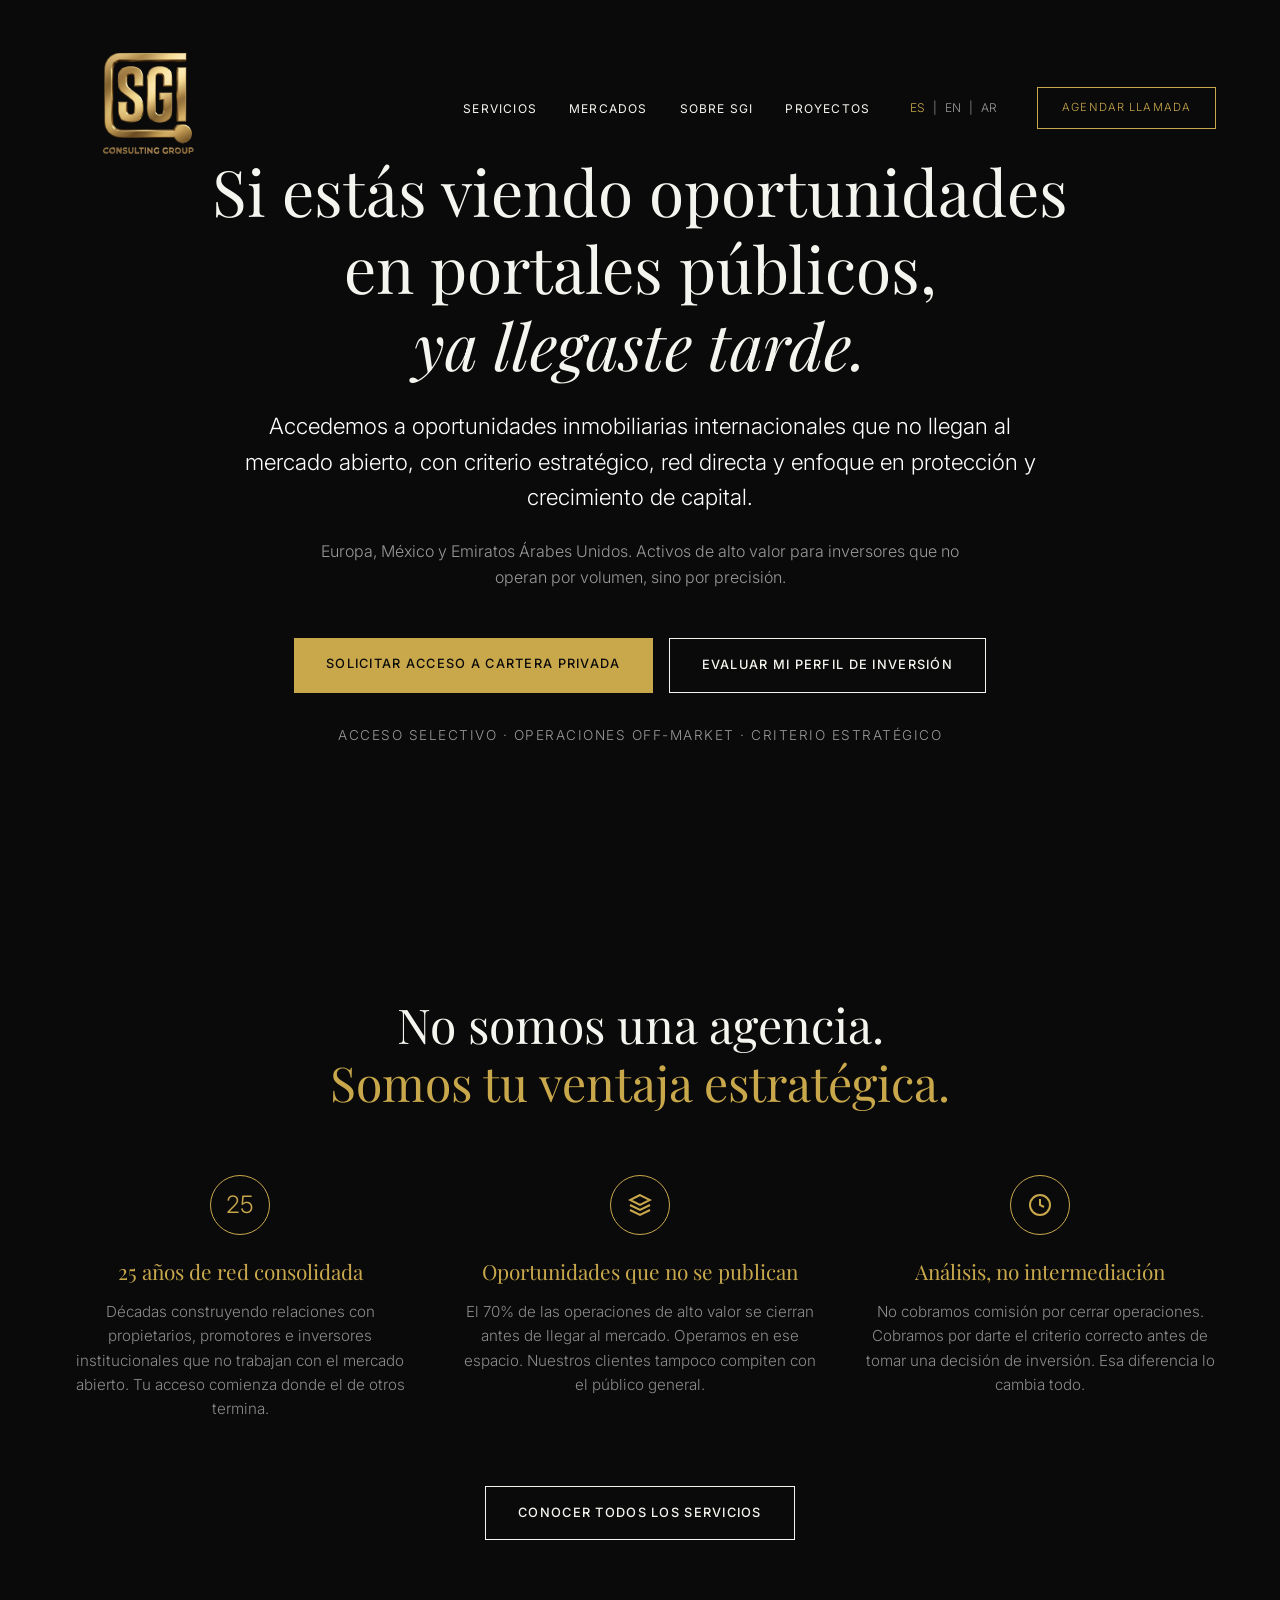
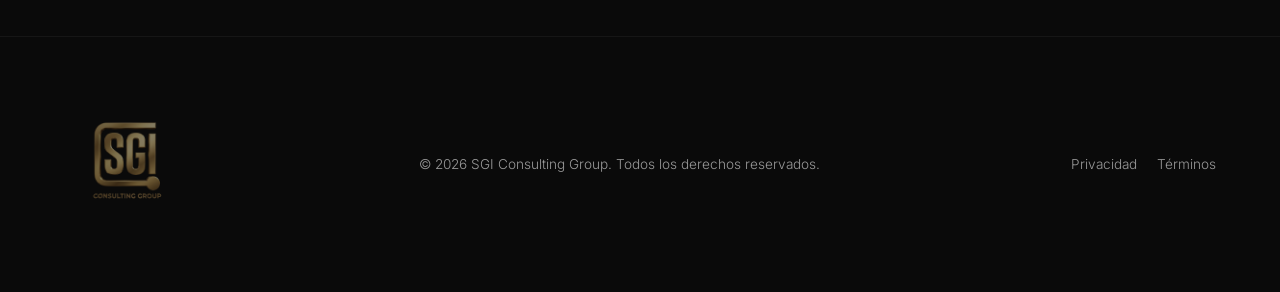
==== index.html @ 9e673f01 "Update Hero content for premium positioning" ====
<!DOCTYPE html>
<html lang="es">
<head>
  <meta charset="UTF-8">
  <meta name="viewport" content="width=device-width, initial-scale=1.0">
  <title>SGI Consulting Group - Web Corporativa Premium</title>
  <link rel="preconnect" href="https://fonts.googleapis.com">
  <link rel="preconnect" href="https://fonts.gstatic.com" crossorigin>
  <link href="https://fonts.googleapis.com/css2?family=Inter:wght@300;400;500;600&family=Playfair+Display:ital,wght@0,400;0,500;0,600;0,700;1,400&display=swap" rel="stylesheet">
  <link rel="stylesheet" href="style.css">
</head>
<body>

  <!-- NAVBAR -->
  <nav id="navbar">
    <a href="index.html" class="nav-logo">
      <img src="Logo.png" alt="SGI Consulting Group">
    </a>
    <div class="nav-right">
      <ul class="nav-links">
        <li><a href="servicios.html">Servicios</a></li>
        <li><a href="mercados.html">Mercados</a></li>
        <li><a href="sobre-sgi.html">Sobre SGI</a></li>
        <li><a href="proyectos.html">Proyectos</a></li>
      </ul>
      <div class="lang-selector">
        <span class="active">ES</span> | <span>EN</span> | <span>AR</span>
      </div>
      <a href="agendar-llamada.html" class="nav-cta">Agendar llamada</a>
    </div>
    <div class="hamburger">
      <span></span><span></span><span></span>
    </div>
  </nav>

  <!-- HERO -->
  <section class="hero">
    <div class="hero-content">
      <h1>Si estás viendo oportunidades en portales públicos,<br><em>ya llegaste tarde.</em></h1>
      <p style="font-size: clamp(1.2rem, 2vw, 1.4rem); color: #FFF; max-width: 800px; margin-bottom: 1.5rem;">
        Accedemos a oportunidades inmobiliarias internacionales que no llegan al mercado abierto, con criterio estratégico, red directa y enfoque en protección y crecimiento de capital.
      </p>
      <p style="font-size: 1rem; color: var(--text-muted); max-width: 650px; margin-bottom: 3rem;">
        Europa, México y Emiratos Árabes Unidos. Activos de alto valor para inversores que no operan por volumen, sino por precisión.
      </p>
      <div class="hero-actions">
        <a href="agendar-llamada.html" class="btn btn-gold">Solicitar acceso a cartera privada</a>
        <a href="agendar-llamada.html" class="btn btn-outline">Evaluar mi perfil de inversión</a>
      </div>
      <div style="margin-top: 2rem; font-size: 0.85rem; color: var(--text-muted); letter-spacing: 1.5px; text-transform: uppercase;">
        Acceso selectivo &middot; Operaciones off-market &middot; Criterio estratégico
      </div>
    </div>
  </section>

  <!-- POR QUÉ SGI -->
  <section id="nosotros">
    <h2 class="section-title">No somos una agencia. <br><span>Somos tu ventaja estratégica.</span></h2>
    <div class="why-grid">
      <div class="why-item">
        <div class="why-icon">25</div>
        <h3>25 años de red consolidada</h3>
        <p>Décadas construyendo relaciones con propietarios, promotores e inversores institucionales que no trabajan con el mercado abierto. Tu acceso comienza donde el de otros termina.</p>
      </div>
      <div class="why-item">
        <div class="why-icon">
          <svg width="24" height="24" viewBox="0 0 24 24" fill="none" stroke="currentColor" stroke-width="2"><path d="M12 2L2 7l10 5 10-5-10-5zM2 17l10 5 10-5M2 12l10 5 10-5"/></svg>
        </div>
        <h3>Oportunidades que no se publican</h3>
        <p>El 70% de las operaciones de alto valor se cierran antes de llegar al mercado. Operamos en ese espacio. Nuestros clientes tampoco compiten con el público general.</p>
      </div>
      <div class="why-item">
        <div class="why-icon">
          <svg width="24" height="24" viewBox="0 0 24 24" fill="none" stroke="currentColor" stroke-width="2"><circle cx="12" cy="12" r="10"/><path d="M12 6v6l4 2"/></svg>
        </div>
        <h3>Análisis, no intermediación</h3>
        <p>No cobramos comisión por cerrar operaciones. Cobramos por darte el criterio correcto antes de tomar una decisión de inversión. Esa diferencia lo cambia todo.</p>
      </div>
    </div>
    <div style="text-align: center; margin-top: 4rem;">
      <a href="servicios.html" class="btn btn-outline">Conocer todos los servicios</a>
    </div>
  </section>

  <!-- FOOTER -->
  <footer>
    <div class="footer-logo">
      <a href="index.html"><img src="Logo.png" alt="SGI Consulting Group"></a>
    </div>
    <div>
      &copy; 2026 SGI Consulting Group. Todos los derechos reservados.
    </div>
    <div>
      <a href="#" style="color:var(--text-muted); text-decoration:none; margin-left:1rem;">Privacidad</a>
      <a href="#" style="color:var(--text-muted); text-decoration:none; margin-left:1rem;">Términos</a>
    </div>
  </footer>

  <script>
    // Navbar scroll effect
    window.addEventListener('scroll', () => {
      const nav = document.getElementById('navbar');
      if (window.scrollY > 50) {
        nav.classList.add('scrolled');
      } else {
        nav.classList.remove('scrolled');
      }
    });
  </script>
</body>
</html>
---- style.css ----
:root {
  --bg-dark: #0A0A0A;
  --bg-card: #141414;
  --gold: #C9A84C;
  --gold-hover: #b8973b;
  --text-white: #F5F5F0;
  --text-muted: #999999;
  --font-serif: 'Playfair Display', serif;
  --font-sans: 'Inter', sans-serif;
  --transition: 0.4s cubic-bezier(0.25, 0.46, 0.45, 0.94);
}

* { margin: 0; padding: 0; box-sizing: border-box; }
html { scroll-behavior: smooth; }

body {
  background: var(--bg-dark);
  color: var(--text-white);
  font-family: var(--font-sans);
  font-weight: 300;
  line-height: 1.6;
  overflow-x: hidden;
}

/* ─── TYPOGRAPHY ─── */
h1, h2, h3, h4, h5, h6 { font-family: var(--font-serif); font-weight: 400; line-height: 1.2; }
p { color: var(--text-white); opacity: 0.9; }

/* ─── BUTTONS ─── */
.btn {
  display: inline-block;
  padding: 1rem 2rem;
  font-family: var(--font-sans);
  font-size: 0.8rem;
  font-weight: 500;
  letter-spacing: 0.1em;
  text-transform: uppercase;
  text-decoration: none;
  transition: all var(--transition);
  cursor: pointer;
  border: none;
}
.btn-gold {
  background: var(--gold);
  color: var(--bg-dark);
}
.btn-gold:hover {
  background: var(--gold-hover);
  transform: translateY(-2px);
}
.btn-outline {
  background: transparent;
  color: var(--text-white);
  border: 1px solid var(--text-white);
}
.btn-outline:hover {
  border-color: var(--gold);
  color: var(--gold);
}

/* ─── NAVBAR ─── */
nav {
  position: fixed; top: 0; left: 0; right: 0; z-index: 100;
  padding: 1.5rem 4rem;
  display: flex; align-items: center; justify-content: space-between;
  transition: background var(--transition), padding var(--transition);
}
nav.scrolled {
  padding: 1rem 4rem;
}
.nav-logo img { height: 160px; object-fit: contain; }
.nav-right { display: flex; align-items: center; gap: 2.5rem; }
.nav-links { display: flex; gap: 2rem; list-style: none; }
.nav-links a {
  font-family: var(--font-sans);
  font-size: 0.75rem;
  font-weight: 400;
  letter-spacing: 0.1em;
  text-transform: uppercase;
  color: var(--text-white);
  text-decoration: none;
  transition: color var(--transition);
  position: relative;
}
.nav-links a:hover { color: var(--gold); }
.nav-links a::after {
  content: ''; position: absolute; bottom: -4px; left: 0; right: 100%;
  height: 1px; background: var(--gold); transition: right var(--transition);
}
.nav-links a:hover::after { right: 0; }

.lang-selector {
  display: flex; gap: 0.5rem; font-size: 0.75rem; color: var(--text-muted);
}
.lang-selector span { cursor: pointer; transition: color 0.3s; }
.lang-selector span:hover, .lang-selector span.active { color: var(--gold); }

.nav-cta {
  padding: 0.7rem 1.5rem;
  font-size: 0.7rem;
  border: 1px solid var(--gold);
  color: var(--gold);
  text-decoration: none;
  text-transform: uppercase;
  letter-spacing: 0.1em;
  transition: all var(--transition);
}
.nav-cta:hover { background: var(--gold); color: var(--bg-dark); }

.hamburger { display: none; flex-direction: column; gap: 5px; cursor: pointer; }
.hamburger span { width: 25px; height: 1px; background: var(--text-white); transition: 0.3s; }

/* ─── HERO ─── */
.hero {
  position: relative; height: 100vh; min-height: 700px;
  display: flex; align-items: center; justify-content: center; text-align: center;
  background: linear-gradient(to bottom, rgba(10,10,10,0.6), rgba(10,10,10,0.9)), url('https://images.unsplash.com/photo-1600607687939-ce8a6c25118c?ixlib=rb-4.0.3&auto=format&fit=crop&w=2000&q=80') center/cover;
  padding: 0 2rem;
}
.hero-content { position: relative; z-index: 2; max-width: 900px; }
.hero h1 {
  font-size: clamp(2.5rem, 5vw, 4.5rem);
  margin-bottom: 1.5rem;
  animation: fadeUp 1s ease 0.2s both;
}
.hero p {
  font-size: 1.1rem;
  color: var(--text-muted);
  margin-bottom: 2.5rem;
  max-width: 700px;
  margin-inline: auto;
  animation: fadeUp 1s ease 0.4s both;
}
.hero-actions { display: flex; gap: 1rem; justify-content: center; animation: fadeUp 1s ease 0.6s both; }

/* ─── SECTIONS COMMON ─── */
section { padding: 6rem 4rem; }
/* Added top padding for internal pages so content isn't under navbar */
.internal-page section { padding-top: 13rem; }
.section-title {
  font-size: clamp(2rem, 4vw, 3rem);
  text-align: center;
  margin-bottom: 4rem;
  color: var(--text-white);
}
.section-title span { color: var(--gold); }

/* ─── WHY SGI ─── */
.why-grid {
  display: grid; grid-template-columns: repeat(3, 1fr); gap: 3rem;
}
.why-item { text-align: center; }
.why-icon {
  width: 60px; height: 60px; margin: 0 auto 1.5rem;
  display: flex; align-items: center; justify-content: center;
  border: 1px solid var(--gold); border-radius: 50%; color: var(--gold);
  font-size: 1.5rem;
}
.why-item h3 { font-size: 1.3rem; margin-bottom: 1rem; color: var(--gold); }
.why-item p { font-size: 0.95rem; color: var(--text-muted); }

/* ─── SERVICES ─── */
.services-grid {
  display: grid; grid-template-columns: repeat(3, 1fr); gap: 2rem;
}
.service-card {
  background: var(--bg-card);
  border: 1px solid rgba(201,168,76,0.1);
  padding: 3rem 2rem;
  transition: all var(--transition);
  text-align: left;
}
.service-card:hover {
  border-color: var(--gold);
  transform: translateY(-5px);
}
.service-card h3 { font-size: 1.5rem; margin-bottom: 1.5rem; }
.service-card p { font-size: 0.95rem; color: var(--text-muted); margin-bottom: 2rem; }
.service-link {
  font-size: 0.8rem; text-transform: uppercase; letter-spacing: 0.1em;
  color: var(--gold); text-decoration: none; display: inline-flex; align-items: center; gap: 0.5rem;
}

/* ─── MARKETS ─── */
.markets-grid {
  display: grid; grid-template-columns: repeat(3, 1fr); gap: 2rem;
}
.market-block {
  position: relative; aspect-ratio: 4/5; overflow: hidden;
  display: flex; align-items: flex-end; padding: 2rem;
}
.market-bg {
  position: absolute; inset: 0; background-size: cover; background-position: center;
  transition: transform 0.8s ease; z-index: 1;
}
.market-block::after {
  content: ''; position: absolute; inset: 0;
  background: linear-gradient(to top, rgba(10,10,10,0.9), transparent); z-index: 2;
}
.market-block:hover .market-bg { transform: scale(1.05); }
.market-content { position: relative; z-index: 3; }
.market-content h3 { font-size: 1.8rem; margin-bottom: 0.5rem; color: var(--gold); }
.market-content p { font-size: 0.9rem; color: var(--text-white); opacity: 0.8; }

/* ─── FOUNDER ─── */
.founder-section {
  display: grid; grid-template-columns: 1fr 1fr; gap: 4rem; align-items: center;
  background: var(--bg-card);
}
.founder-img {
  width: 100%; aspect-ratio: 3/4; object-fit: cover;
  filter: grayscale(100%); transition: filter 0.5s;
}
.founder-img:hover { filter: grayscale(0%); }
.founder-content h2 { font-size: 2.5rem; margin-bottom: 1rem; }
.founder-content h4 { color: var(--gold); font-family: var(--font-sans); font-weight: 400; text-transform: uppercase; letter-spacing: 0.1em; margin-bottom: 2rem; }
.founder-content p { font-size: 1rem; color: var(--text-muted); margin-bottom: 1.5rem; }

/* ─── FORM ─── */
.form-section { text-align: center; max-width: 800px; margin: 0 auto; }
.form-container { background: var(--bg-card); padding: 4rem; border: 1px solid rgba(255,255,255,0.05); text-align: left; margin-top: 3rem; }
.form-group { margin-bottom: 1.5rem; }
.form-label { display: block; font-size: 0.8rem; text-transform: uppercase; letter-spacing: 0.1em; color: var(--text-muted); margin-bottom: 0.5rem; }
.form-control {
  width: 100%; background: transparent; border: none; border-bottom: 1px solid rgba(255,255,255,0.2);
  padding: 0.8rem 0; color: var(--text-white); font-family: var(--font-sans); font-size: 1rem;
  transition: border-color 0.3s; outline: none;
}
.form-control:focus { border-color: var(--gold); }
.form-select { background-color: var(--bg-dark); }

/* ─── FOOTER ─── */
footer { padding: 4rem; border-top: 1px solid rgba(255,255,255,0.05); display: flex; justify-content: space-between; align-items: center; font-size: 0.85rem; color: var(--text-muted); }
.footer-logo img { height: 120px; opacity: 0.5; }

@keyframes fadeUp {
  from { opacity: 0; transform: translateY(30px); }
  to { opacity: 1; transform: translateY(0); }
}

@media (max-width: 900px) {
  nav { padding: 1.5rem 2rem; }
  nav.scrolled { padding: 1rem 2rem; }
  .nav-right { display: none; }
  .hamburger { display: flex; }
  section { padding: 4rem 2rem; }
  .why-grid, .services-grid, .markets-grid, .founder-section { grid-template-columns: 1fr; }
  .hero h1 { font-size: 2.5rem; }
  .hero-actions { flex-direction: column; }
  .form-container { padding: 2rem; }
  footer { flex-direction: column; gap: 2rem; text-align: center; }
}
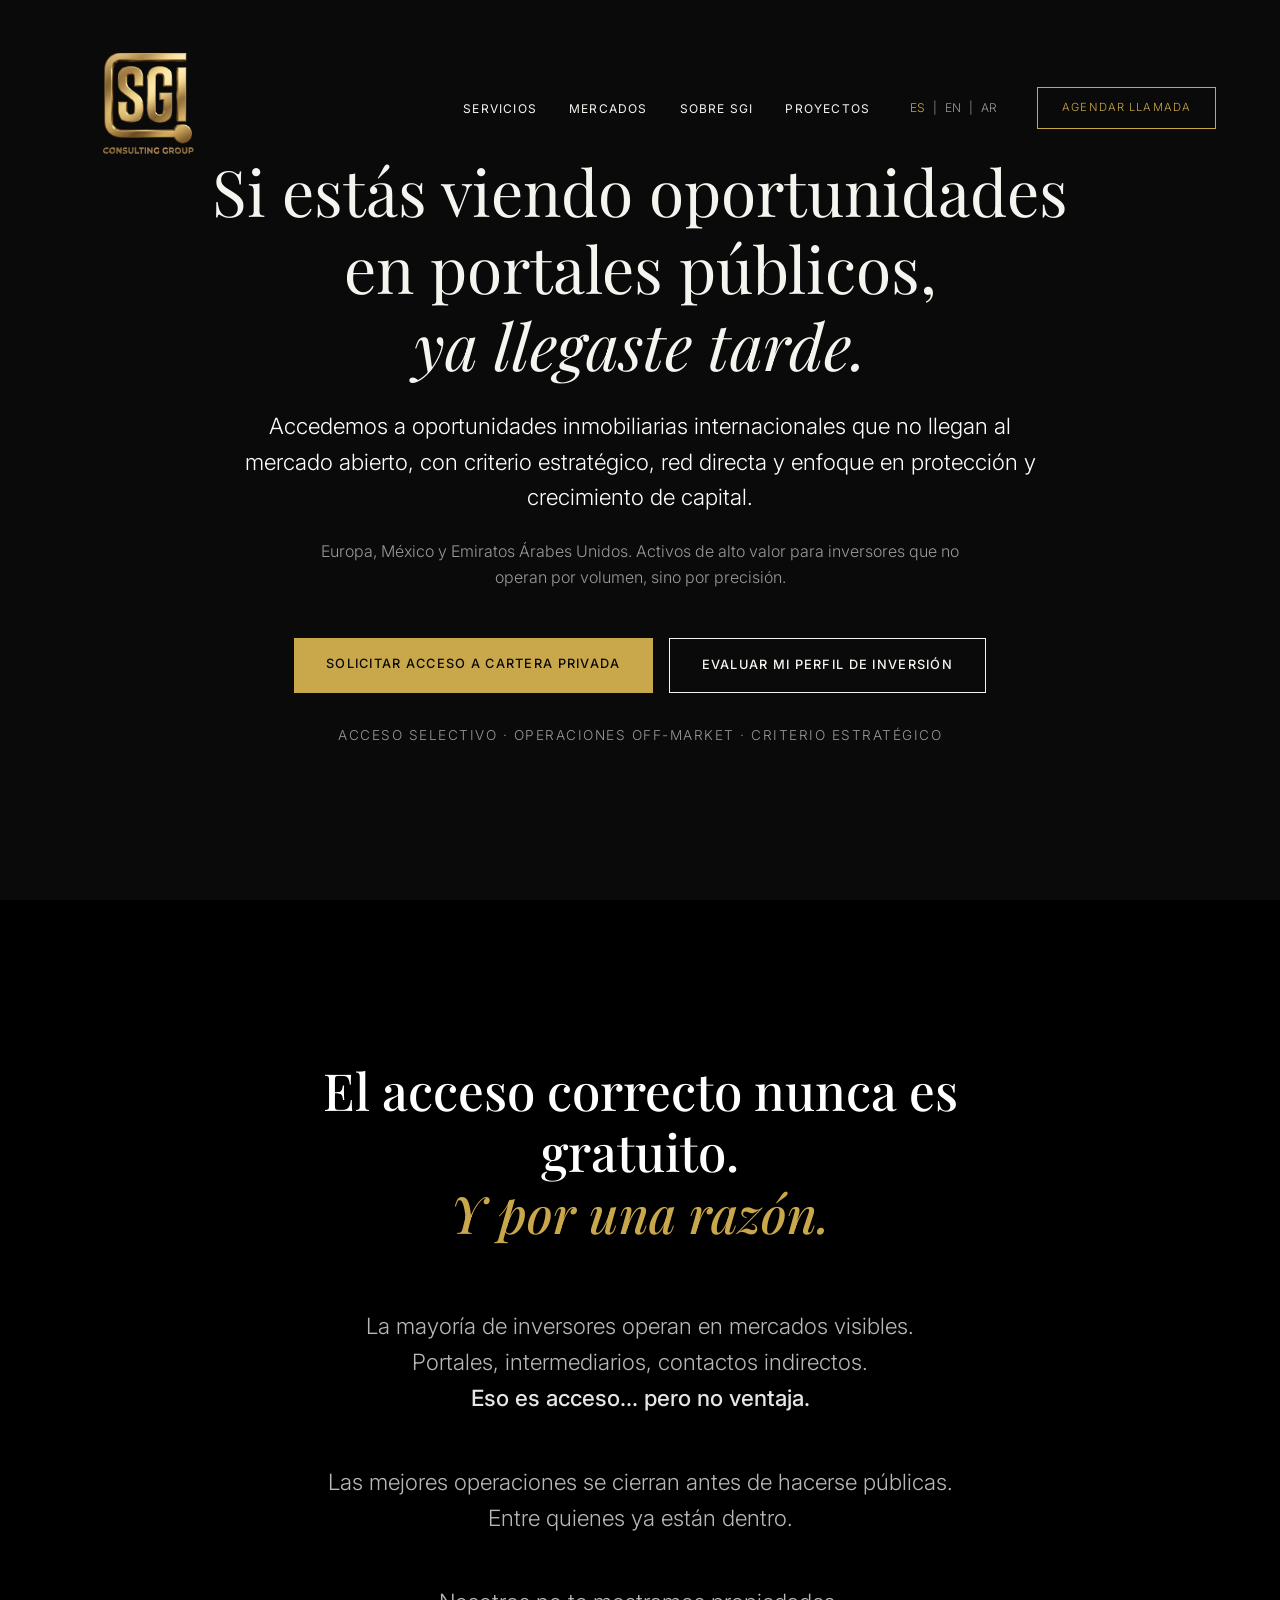
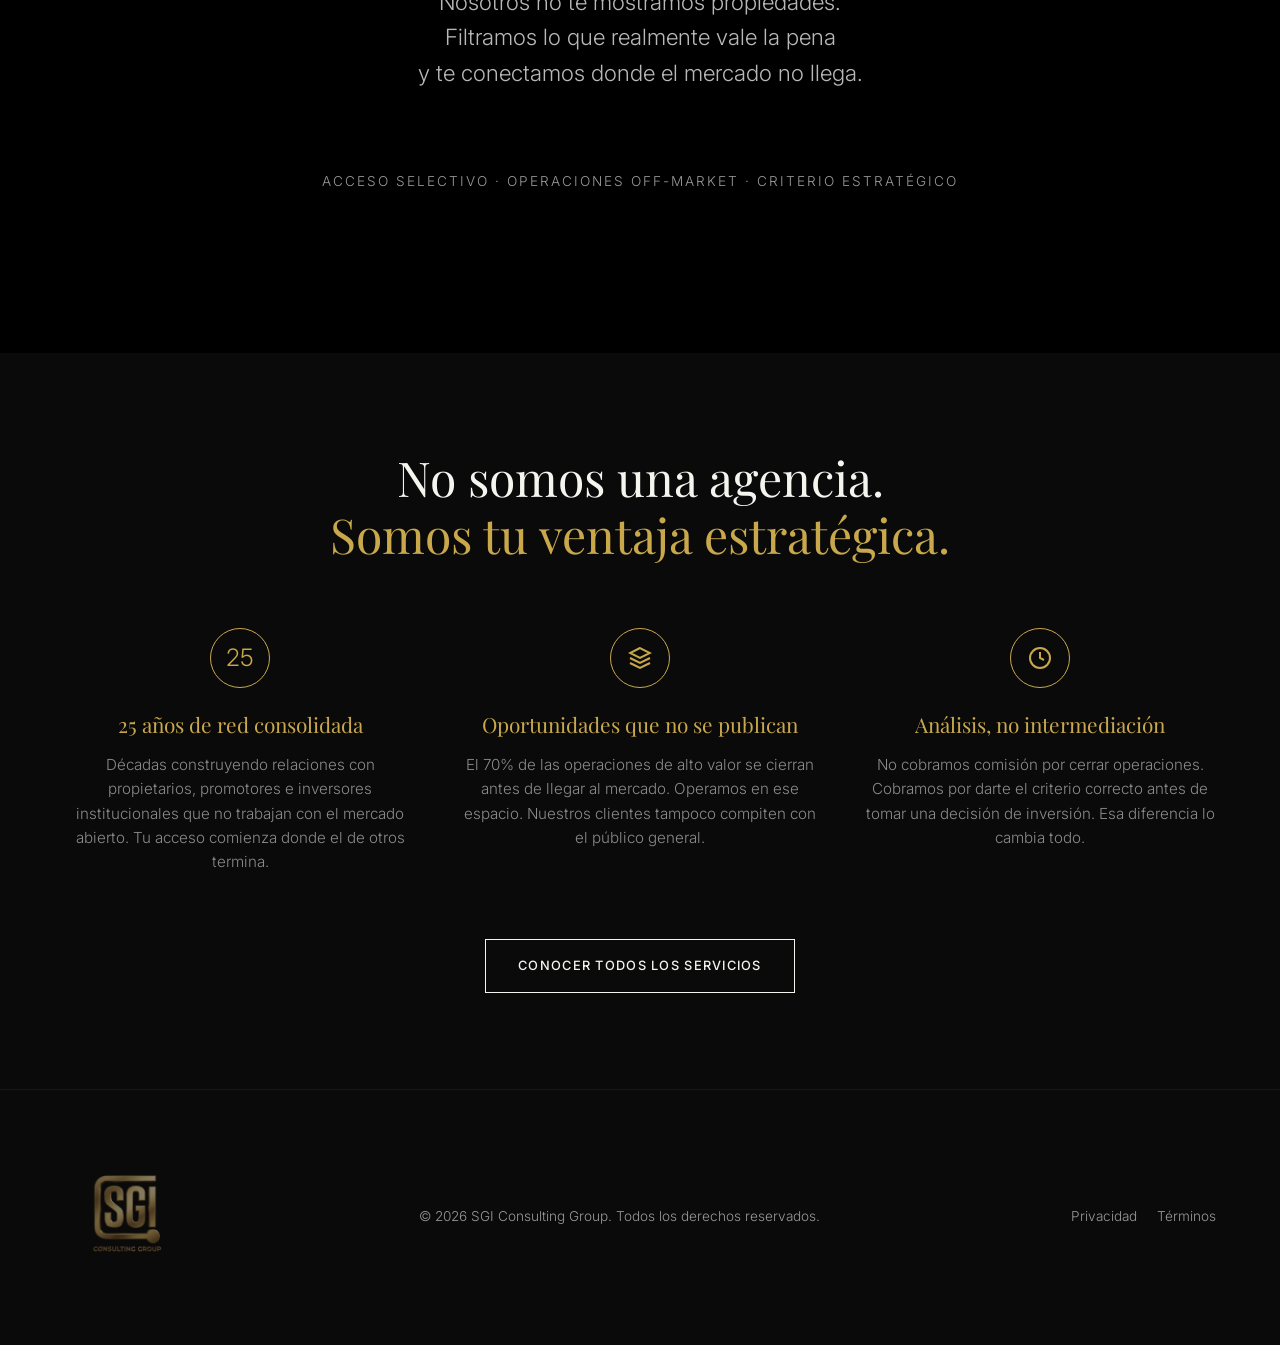
==== commit c4d02a58: "Add new 'El valor del acceso' section after Hero" ====
--- a/index.html
+++ b/index.html
@@ -48,6 +48,36 @@
         <a href="agendar-llamada.html" class="btn btn-outline">Evaluar mi perfil de inversión</a>
       </div>
       <div style="margin-top: 2rem; font-size: 0.85rem; color: var(--text-muted); letter-spacing: 1.5px; text-transform: uppercase;">
+        Acceso selectivo &middot; Operaciones off-market &middot; Criterio estratégico
+      </div>
+    </div>
+  </section>
+
+  <!-- EL VALOR DEL ACCESO -->
+  <section style="background: #000; padding: 10rem 2rem; text-align: center;">
+    <div style="max-width: 800px; margin: 0 auto;">
+      <h2 style="font-family: 'Playfair Display', serif; font-size: clamp(2.5rem, 4vw, 3.5rem); font-weight: 500; color: #FFF; margin-bottom: 4rem; line-height: 1.2;">
+        El acceso correcto nunca es gratuito.<br><span style="color: var(--gold); font-style: italic;">Y por una razón.</span>
+      </h2>
+      
+      <p style="font-size: clamp(1.2rem, 2vw, 1.4rem); color: #CCC; margin-bottom: 3rem; line-height: 1.6;">
+        La mayoría de inversores operan en mercados visibles.<br>
+        Portales, intermediarios, contactos indirectos.<br>
+        <span style="color: #FFF; font-weight: 500;">Eso es acceso&hellip; pero no ventaja.</span>
+      </p>
+      
+      <p style="font-size: clamp(1.2rem, 2vw, 1.4rem); color: #CCC; margin-bottom: 3rem; line-height: 1.6;">
+        Las mejores operaciones se cierran antes de hacerse públicas.<br>
+        Entre quienes ya están dentro.
+      </p>
+
+      <p style="font-size: clamp(1.2rem, 2vw, 1.4rem); color: #CCC; margin-bottom: 5rem; line-height: 1.6;">
+        Nosotros no te mostramos propiedades.<br>
+        Filtramos lo que realmente vale la pena<br>
+        y te conectamos donde el mercado no llega.
+      </p>
+
+      <div style="font-size: 0.85rem; color: var(--text-muted); letter-spacing: 2px; text-transform: uppercase;">
         Acceso selectivo &middot; Operaciones off-market &middot; Criterio estratégico
       </div>
     </div>
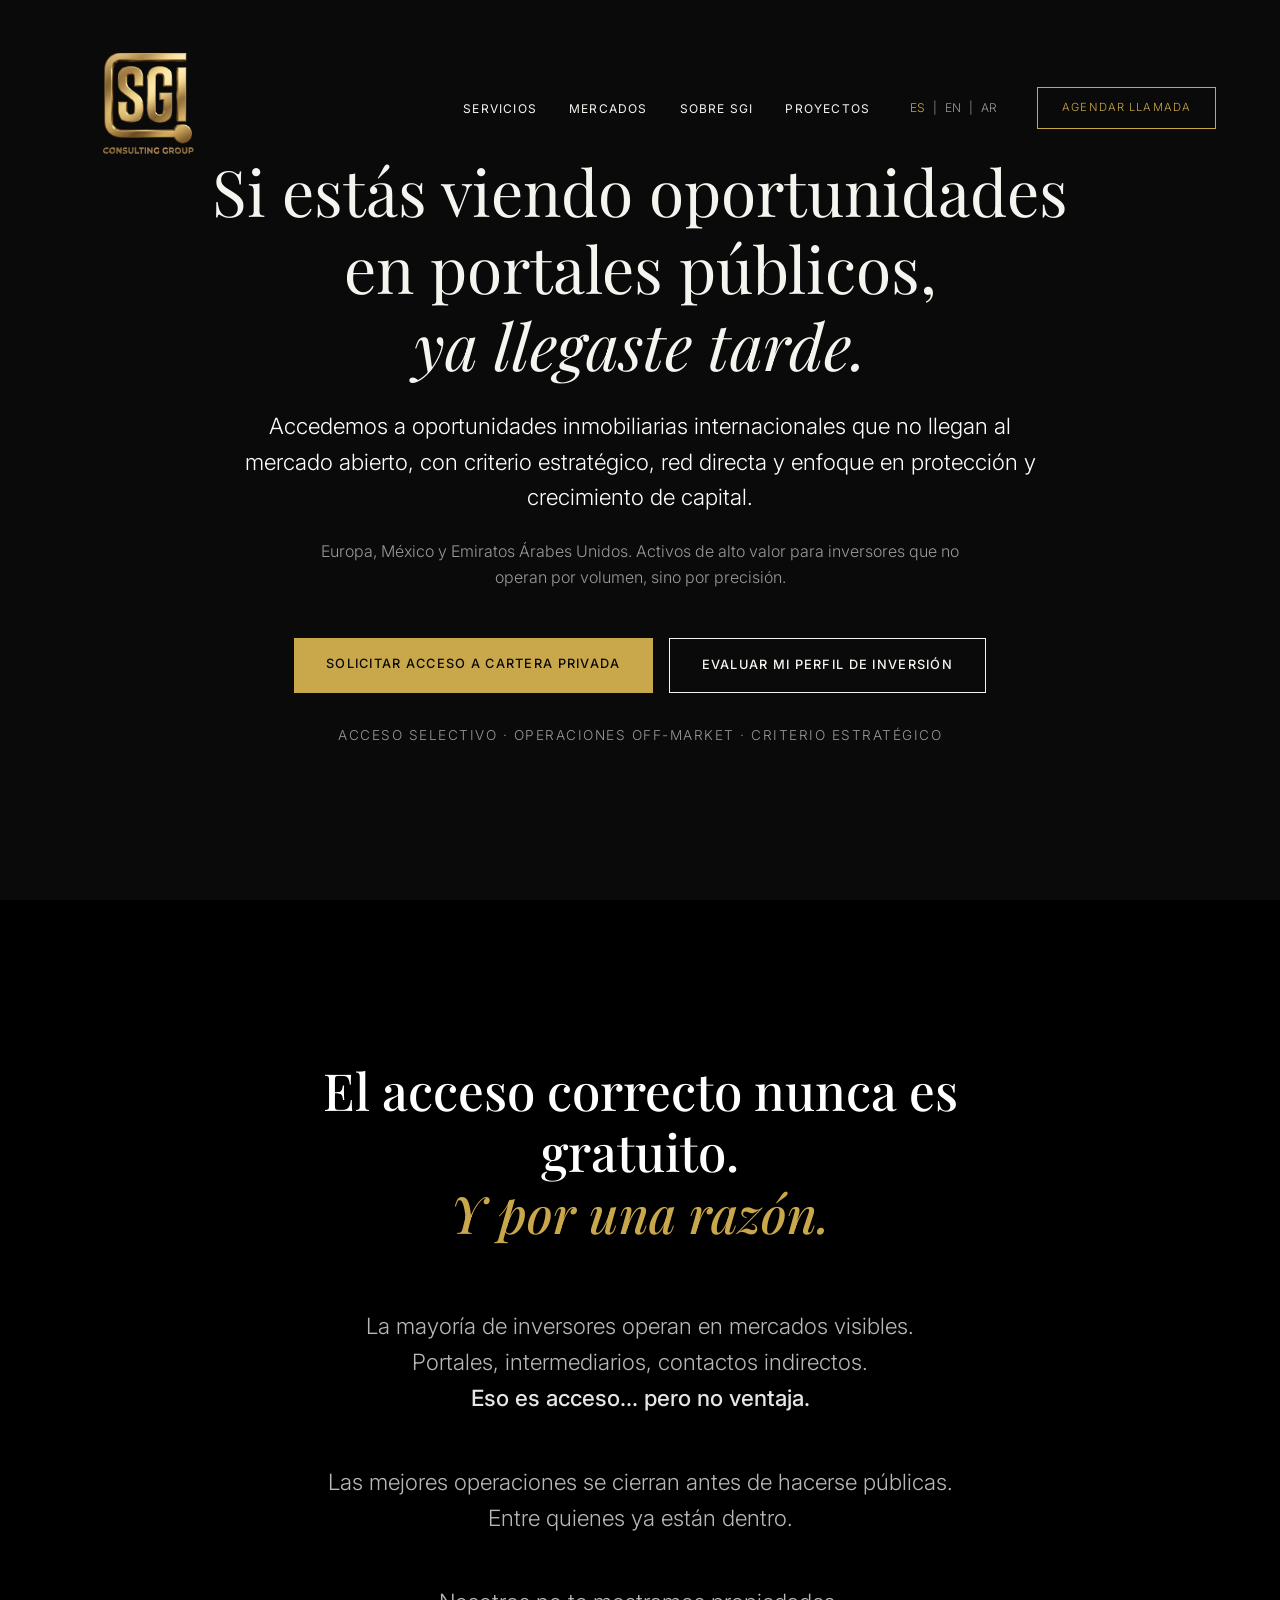
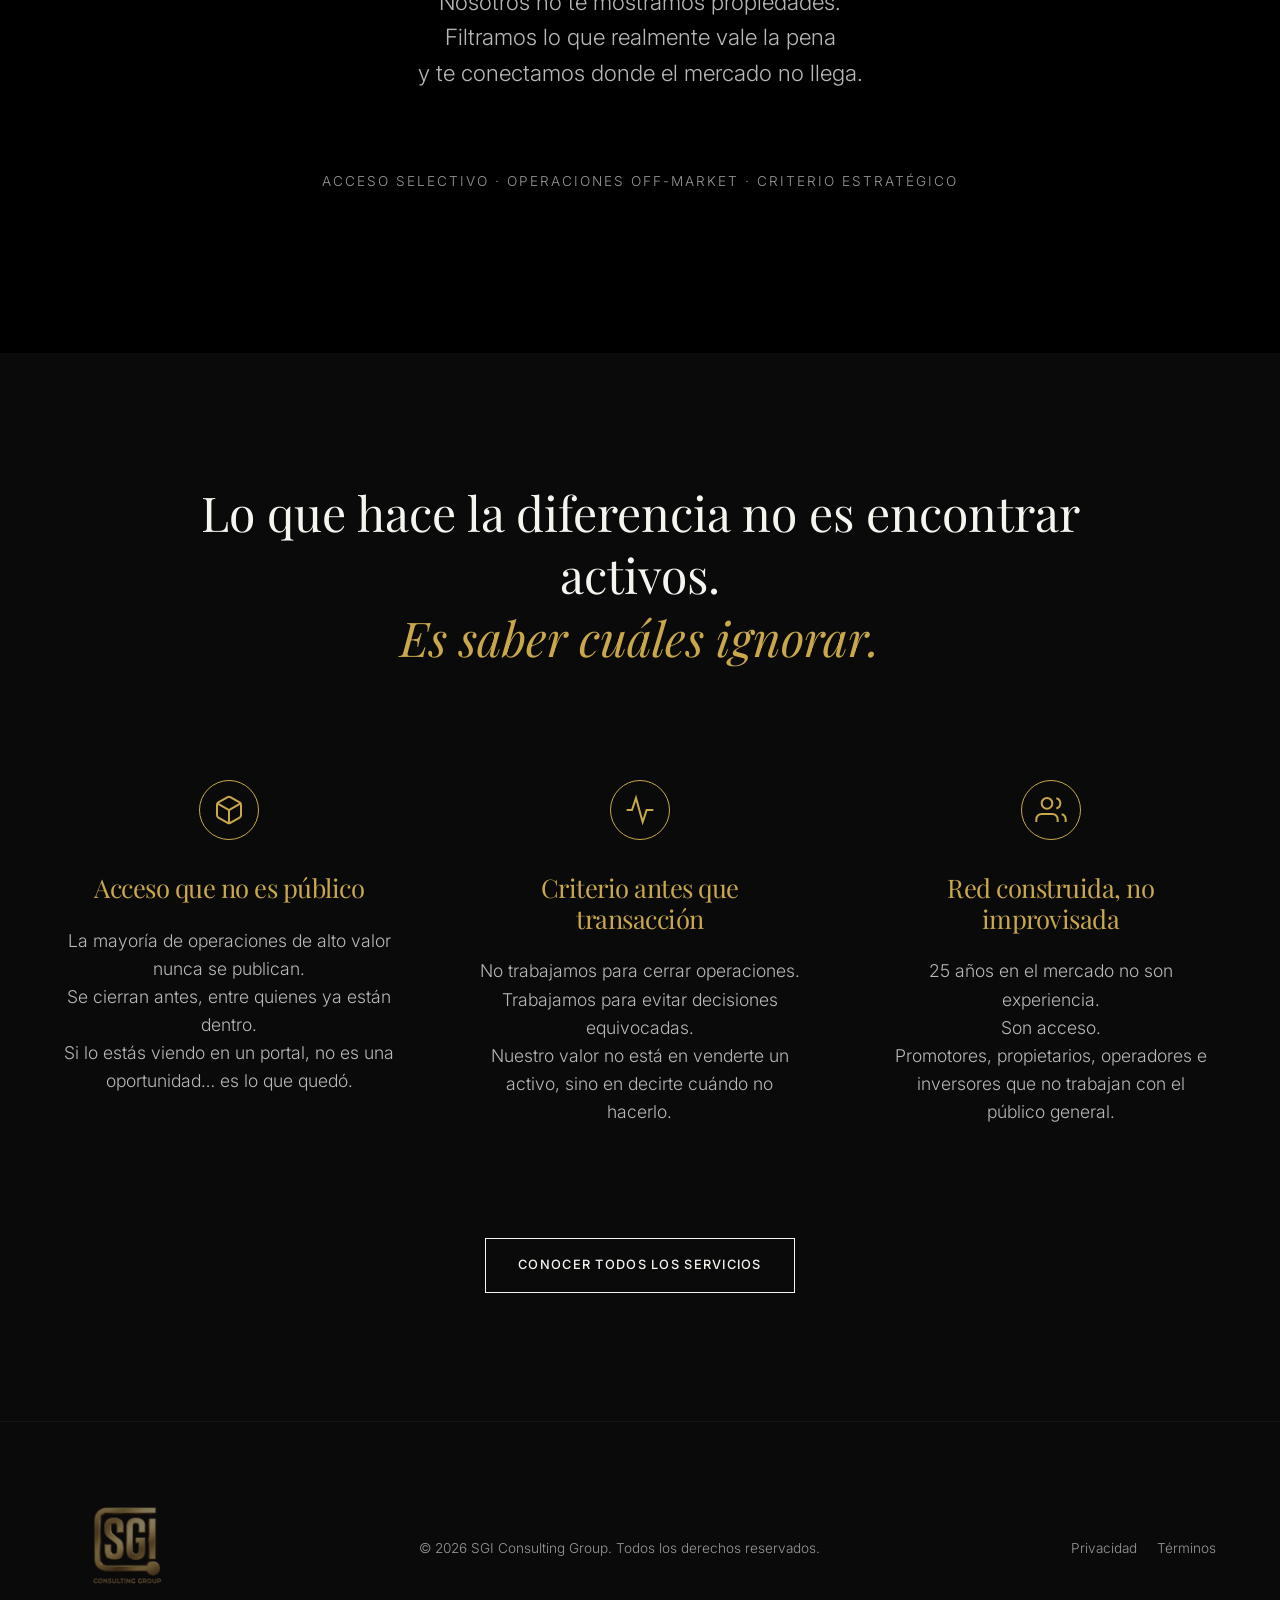
==== commit bf1d72d1: "Completely rewrite the Por Que SGI section with new authoritative copy and layout" ====
--- a/index.html
+++ b/index.html
@@ -84,30 +84,51 @@
   </section>
 
   <!-- POR QUÉ SGI -->
-  <section id="nosotros">
-    <h2 class="section-title">No somos una agencia. <br><span>Somos tu ventaja estratégica.</span></h2>
-    <div class="why-grid">
-      <div class="why-item">
-        <div class="why-icon">25</div>
-        <h3>25 años de red consolidada</h3>
-        <p>Décadas construyendo relaciones con propietarios, promotores e inversores institucionales que no trabajan con el mercado abierto. Tu acceso comienza donde el de otros termina.</p>
+  <section id="nosotros" style="padding: 8rem 4rem;">
+    <h2 class="section-title" style="max-width: 900px; margin: 0 auto 5rem auto; line-height: 1.3;">
+      Lo que hace la diferencia no es encontrar activos.<br>
+      <span style="color: var(--gold); font-style: italic;">Es saber cuáles ignorar.</span>
+    </h2>
+    <div class="why-grid" style="gap: 5rem; max-width: 1200px; margin: 0 auto;">
+      
+      <div class="why-item" style="padding: 2rem 0;">
+        <div class="why-icon" style="margin-bottom: 2rem;">
+          <svg width="32" height="32" viewBox="0 0 24 24" fill="none" stroke="currentColor" stroke-width="1.5"><path d="M21 16V8a2 2 0 0 0-1-1.73l-7-4a2 2 0 0 0-2 0l-7 4A2 2 0 0 0 3 8v8a2 2 0 0 0 1 1.73l7 4a2 2 0 0 0 2 0l7-4A2 2 0 0 0 21 16z"></path><polyline points="3.27 6.96 12 12.01 20.73 6.96"></polyline><line x1="12" y1="22.08" x2="12" y2="12"></line></svg>
+        </div>
+        <h3 style="font-size: 1.6rem; margin-bottom: 1.5rem; letter-spacing: -0.5px;">Acceso que no es público</h3>
+        <p style="font-size: 1.1rem; line-height: 1.6; color: #CCC;">
+          La mayoría de operaciones de alto valor nunca se publican.<br>
+          Se cierran antes, entre quienes ya están dentro.<br>
+          Si lo estás viendo en un portal, no es una oportunidad&hellip; es lo que quedó.
+        </p>
       </div>
-      <div class="why-item">
-        <div class="why-icon">
-          <svg width="24" height="24" viewBox="0 0 24 24" fill="none" stroke="currentColor" stroke-width="2"><path d="M12 2L2 7l10 5 10-5-10-5zM2 17l10 5 10-5M2 12l10 5 10-5"/></svg>
+
+      <div class="why-item" style="padding: 2rem 0;">
+        <div class="why-icon" style="margin-bottom: 2rem;">
+          <svg width="32" height="32" viewBox="0 0 24 24" fill="none" stroke="currentColor" stroke-width="1.5"><path d="M2 12h4l3-9 5 18 3-9h5"/></svg>
         </div>
-        <h3>Oportunidades que no se publican</h3>
-        <p>El 70% de las operaciones de alto valor se cierran antes de llegar al mercado. Operamos en ese espacio. Nuestros clientes tampoco compiten con el público general.</p>
+        <h3 style="font-size: 1.6rem; margin-bottom: 1.5rem; letter-spacing: -0.5px;">Criterio antes que transacción</h3>
+        <p style="font-size: 1.1rem; line-height: 1.6; color: #CCC;">
+          No trabajamos para cerrar operaciones.<br>
+          Trabajamos para evitar decisiones equivocadas.<br>
+          Nuestro valor no está en venderte un activo, sino en decirte cuándo no hacerlo.
+        </p>
       </div>
-      <div class="why-item">
-        <div class="why-icon">
-          <svg width="24" height="24" viewBox="0 0 24 24" fill="none" stroke="currentColor" stroke-width="2"><circle cx="12" cy="12" r="10"/><path d="M12 6v6l4 2"/></svg>
+
+      <div class="why-item" style="padding: 2rem 0;">
+        <div class="why-icon" style="margin-bottom: 2rem;">
+          <svg width="32" height="32" viewBox="0 0 24 24" fill="none" stroke="currentColor" stroke-width="1.5"><path d="M17 21v-2a4 4 0 0 0-4-4H5a4 4 0 0 0-4 4v2"></path><circle cx="9" cy="7" r="4"></circle><path d="M23 21v-2a4 4 0 0 0-3-3.87"></path><path d="M16 3.13a4 4 0 0 1 0 7.75"></path></svg>
         </div>
-        <h3>Análisis, no intermediación</h3>
-        <p>No cobramos comisión por cerrar operaciones. Cobramos por darte el criterio correcto antes de tomar una decisión de inversión. Esa diferencia lo cambia todo.</p>
+        <h3 style="font-size: 1.6rem; margin-bottom: 1.5rem; letter-spacing: -0.5px;">Red construida, no improvisada</h3>
+        <p style="font-size: 1.1rem; line-height: 1.6; color: #CCC;">
+          25 años en el mercado no son experiencia.<br>
+          Son acceso.<br>
+          Promotores, propietarios, operadores e inversores que no trabajan con el público general.
+        </p>
       </div>
+
     </div>
-    <div style="text-align: center; margin-top: 4rem;">
+    <div style="text-align: center; margin-top: 5rem;">
       <a href="servicios.html" class="btn btn-outline">Conocer todos los servicios</a>
     </div>
   </section>
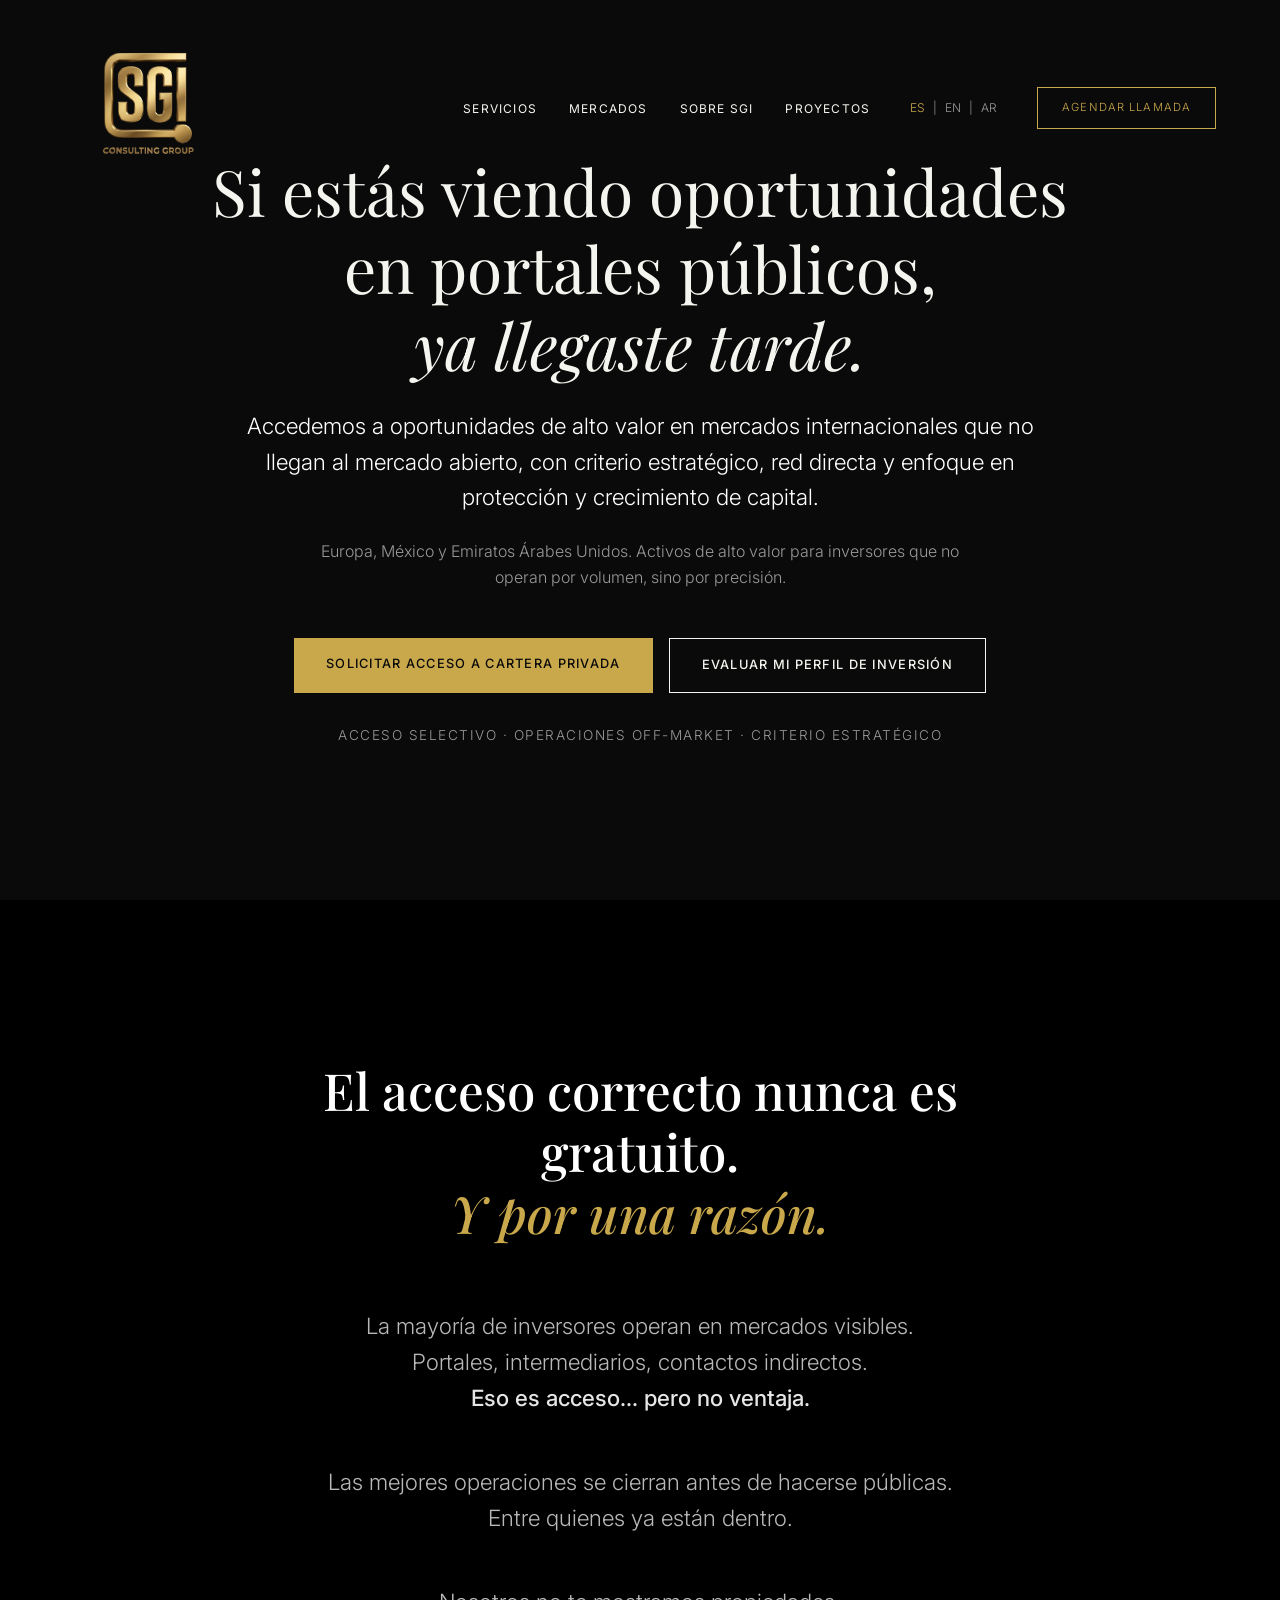
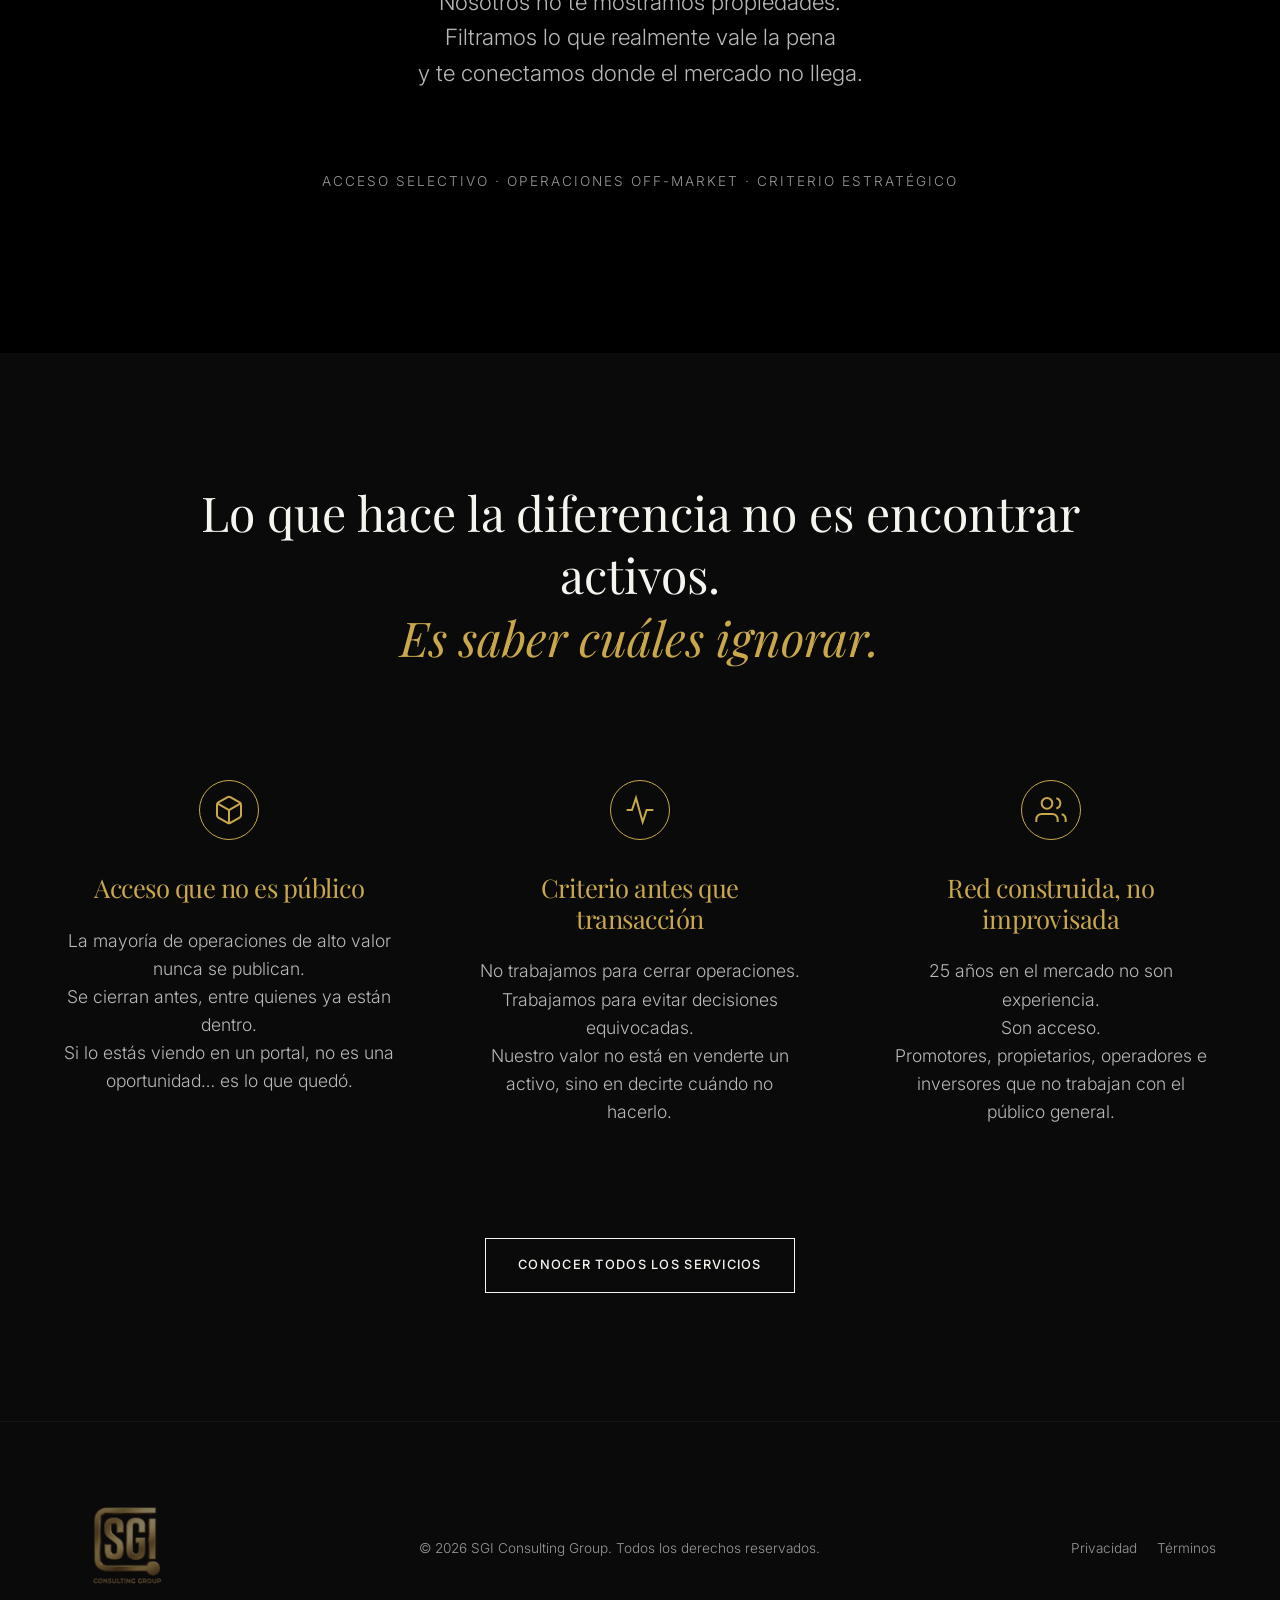
==== commit 953318ee: "Update hero wording to remove real estate terminology" ====
--- a/index.html
+++ b/index.html
@@ -38,7 +38,7 @@
     <div class="hero-content">
       <h1>Si estás viendo oportunidades en portales públicos,<br><em>ya llegaste tarde.</em></h1>
       <p style="font-size: clamp(1.2rem, 2vw, 1.4rem); color: #FFF; max-width: 800px; margin-bottom: 1.5rem;">
-        Accedemos a oportunidades inmobiliarias internacionales que no llegan al mercado abierto, con criterio estratégico, red directa y enfoque en protección y crecimiento de capital.
+        Accedemos a oportunidades de alto valor en mercados internacionales que no llegan al mercado abierto, con criterio estratégico, red directa y enfoque en protección y crecimiento de capital.
       </p>
       <p style="font-size: 1rem; color: var(--text-muted); max-width: 650px; margin-bottom: 3rem;">
         Europa, México y Emiratos Árabes Unidos. Activos de alto valor para inversores que no operan por volumen, sino por precisión.
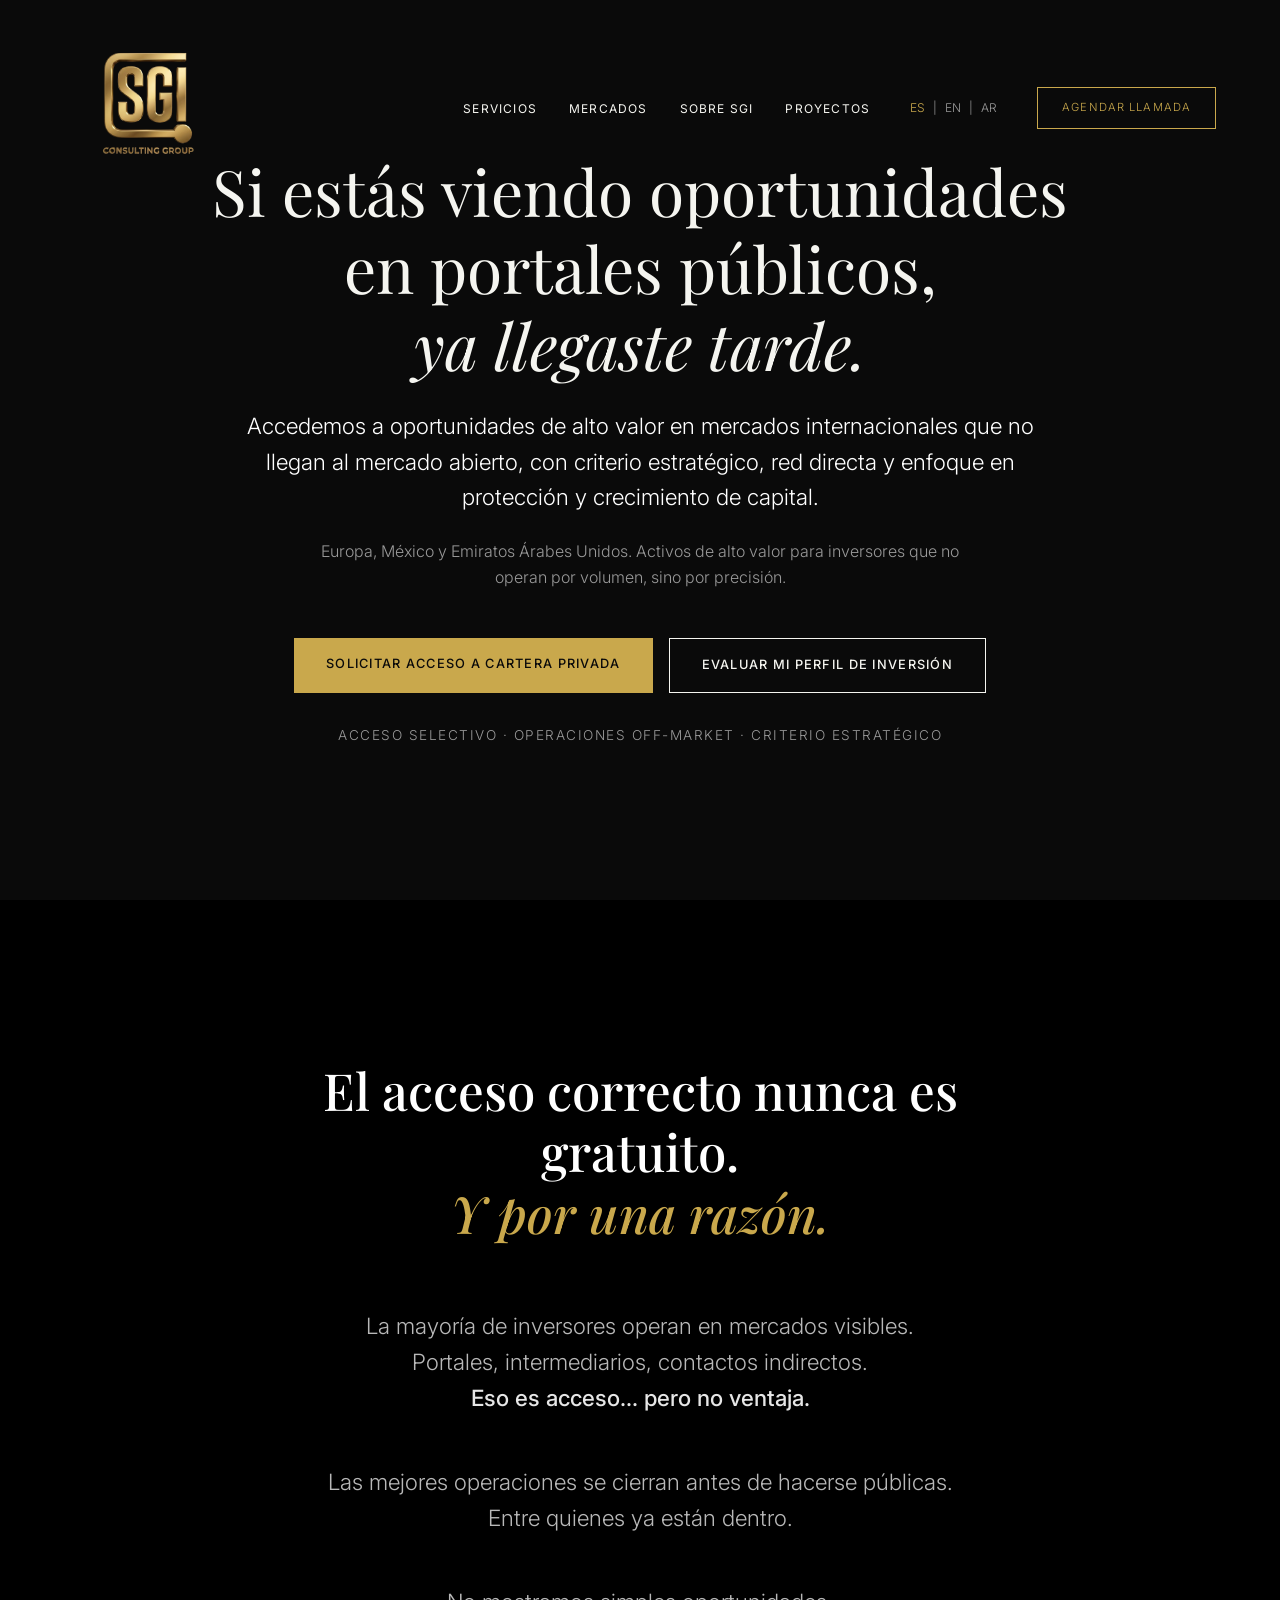
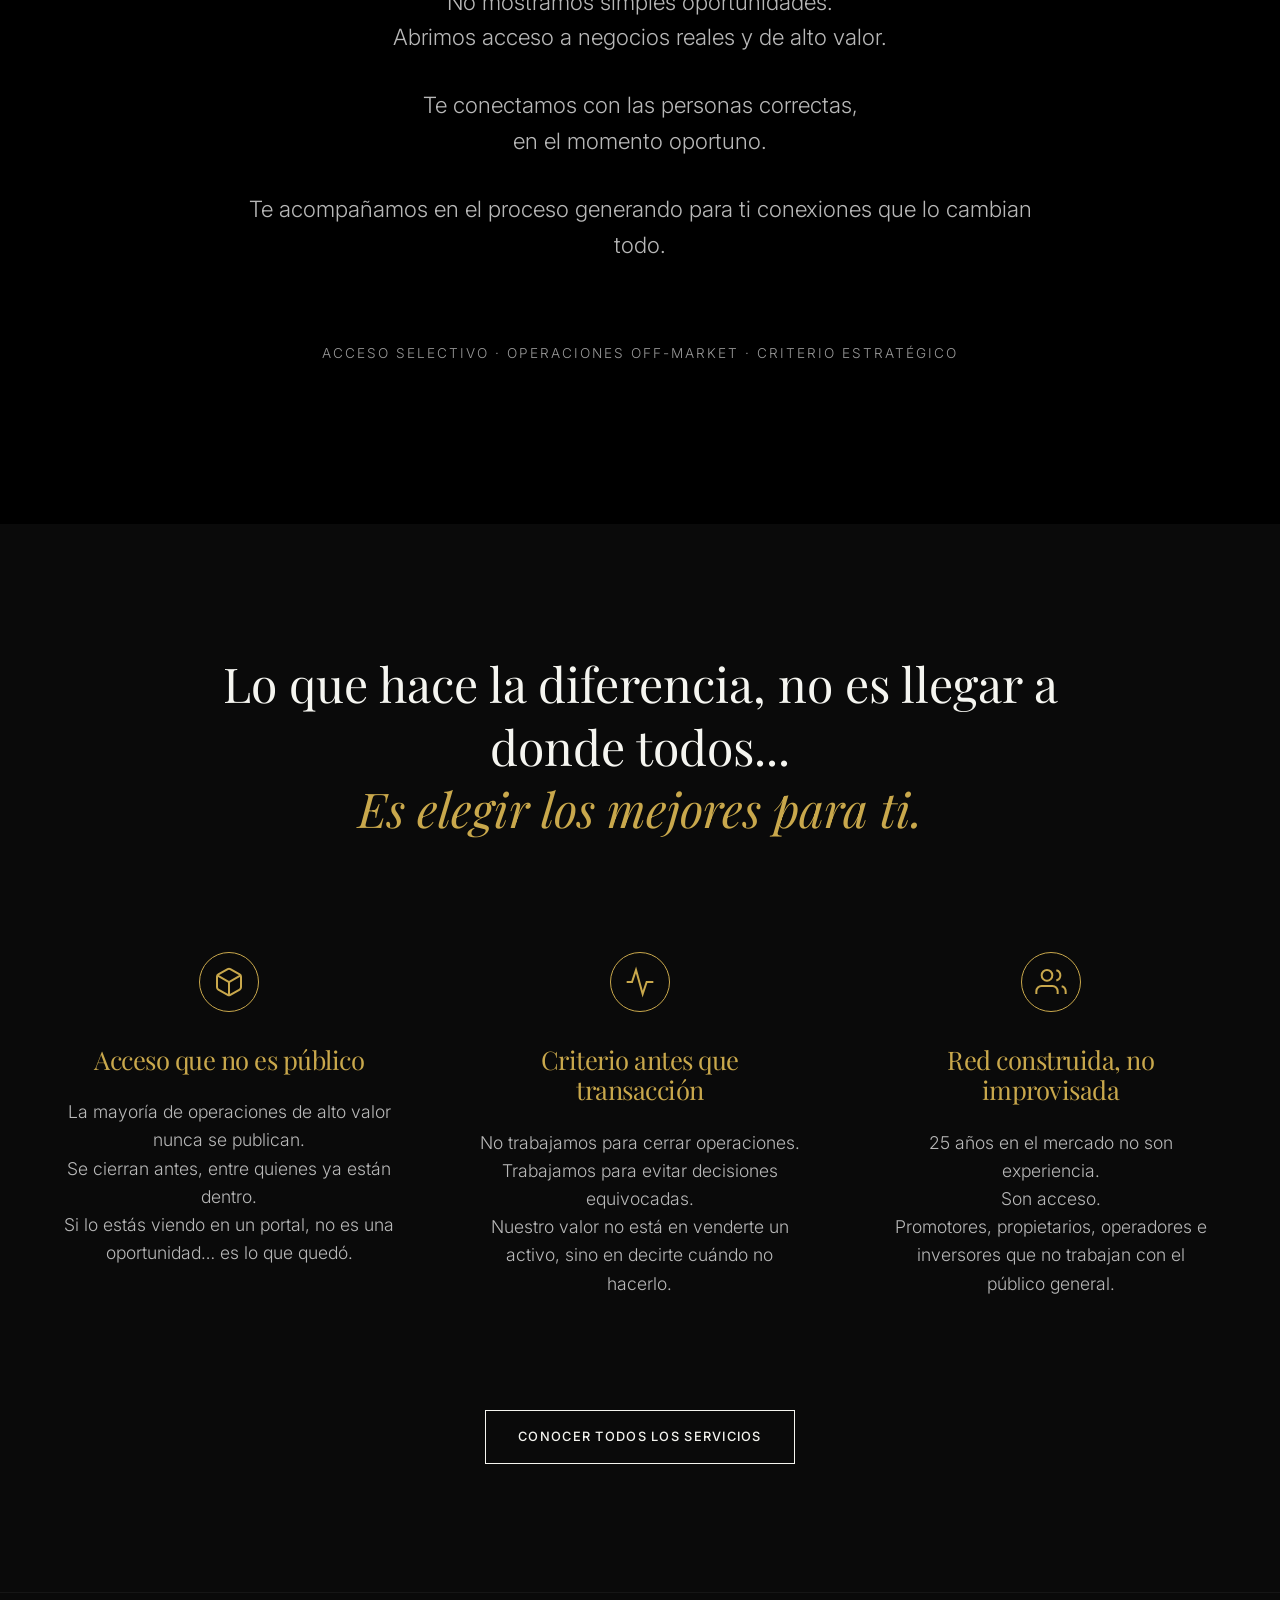
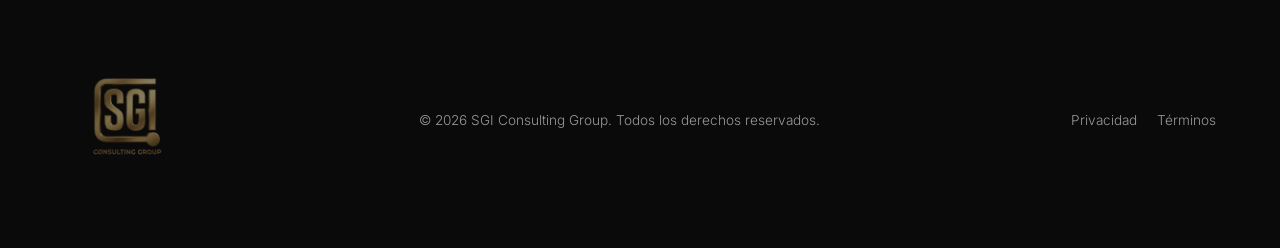
==== commit d169c3e5: "Actualización de textos estratégicos en Index para mejorar la propuesta de valor" ====
--- a/index.html
+++ b/index.html
@@ -71,10 +71,18 @@
         Entre quienes ya están dentro.
       </p>
 
+      <p style="font-size: clamp(1.2rem, 2vw, 1.4rem); color: #CCC; margin-bottom: 2rem; line-height: 1.6;">
+        No mostramos simples oportunidades.<br>
+        Abrimos acceso a negocios reales y de alto valor.
+      </p>
+
+      <p style="font-size: clamp(1.2rem, 2vw, 1.4rem); color: #CCC; margin-bottom: 2rem; line-height: 1.6;">
+        Te conectamos con las personas correctas,<br>
+        en el momento oportuno.
+      </p>
+
       <p style="font-size: clamp(1.2rem, 2vw, 1.4rem); color: #CCC; margin-bottom: 5rem; line-height: 1.6;">
-        Nosotros no te mostramos propiedades.<br>
-        Filtramos lo que realmente vale la pena<br>
-        y te conectamos donde el mercado no llega.
+        Te acompañamos en el proceso generando para ti conexiones que lo cambian todo.
       </p>
 
       <div style="font-size: 0.85rem; color: var(--text-muted); letter-spacing: 2px; text-transform: uppercase;">
@@ -86,8 +94,8 @@
   <!-- POR QUÉ SGI -->
   <section id="nosotros" style="padding: 8rem 4rem;">
     <h2 class="section-title" style="max-width: 900px; margin: 0 auto 5rem auto; line-height: 1.3;">
-      Lo que hace la diferencia no es encontrar activos.<br>
-      <span style="color: var(--gold); font-style: italic;">Es saber cuáles ignorar.</span>
+      Lo que hace la diferencia, no es llegar a donde todos...<br>
+      <span style="color: var(--gold); font-style: italic;">Es elegir los mejores para ti.</span>
     </h2>
     <div class="why-grid" style="gap: 5rem; max-width: 1200px; margin: 0 auto;">
       
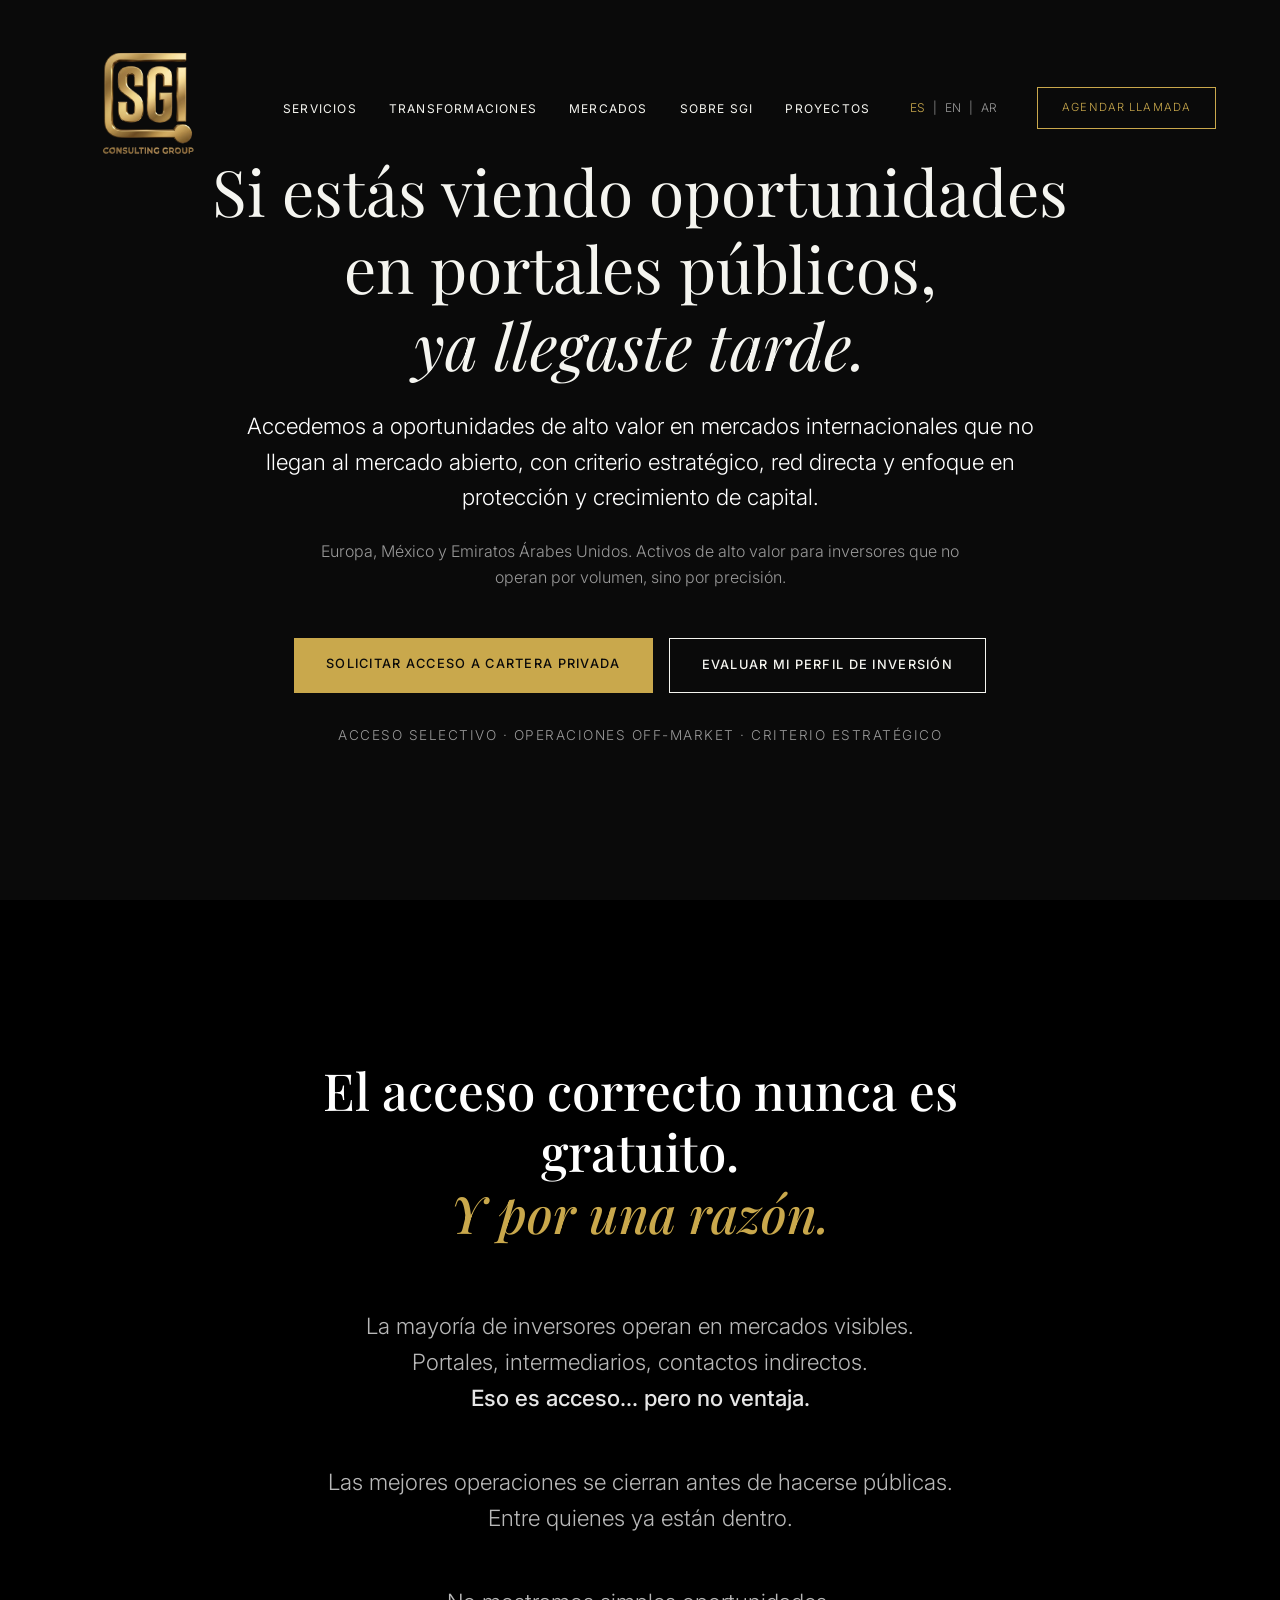
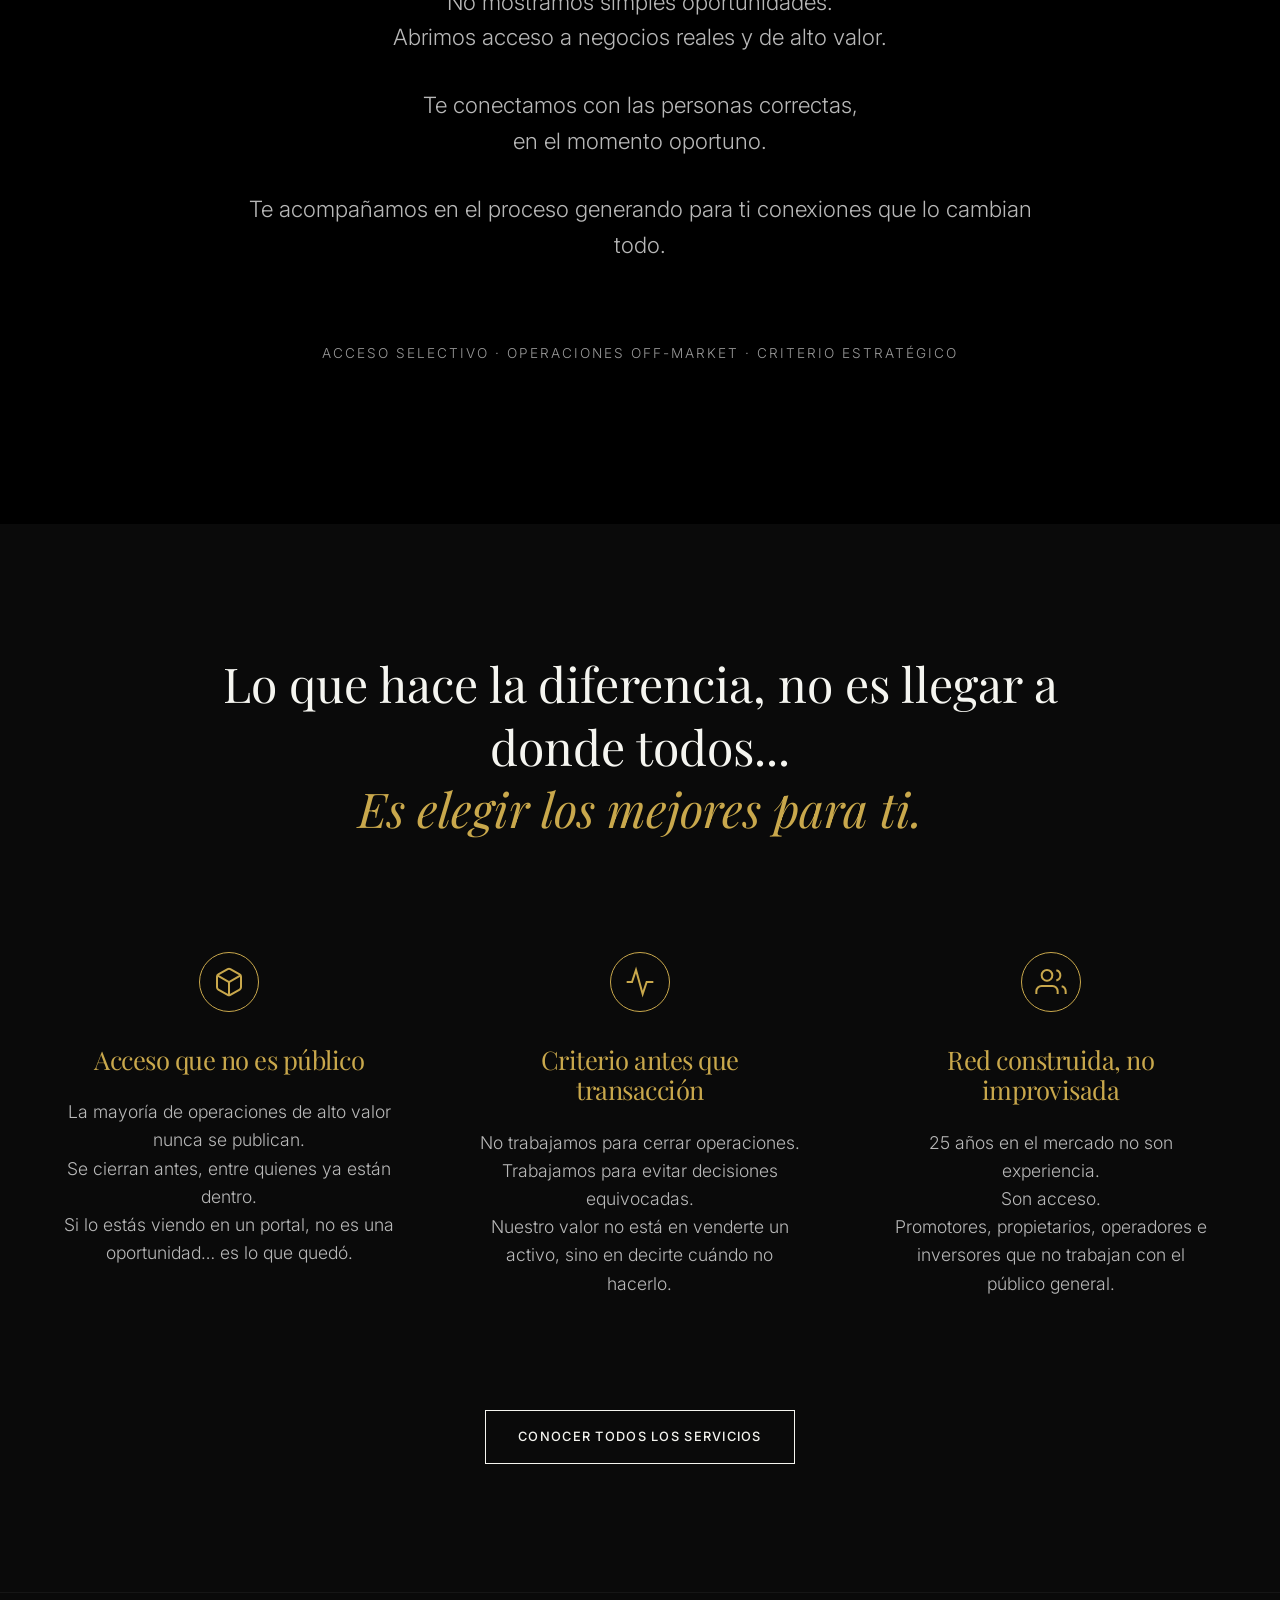
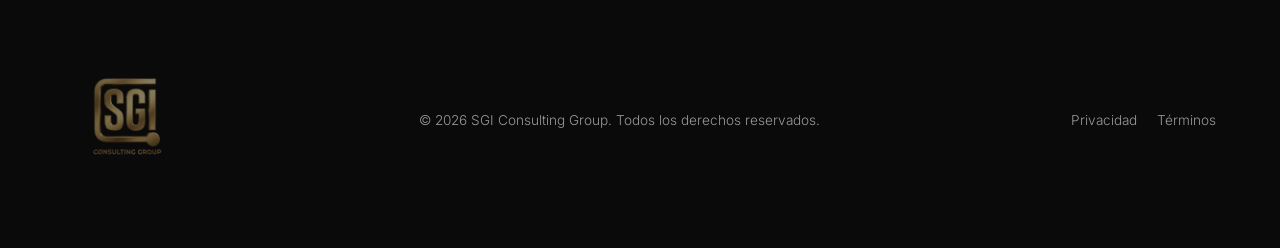
==== commit 0a01fae9: "feat: implementar y refinar sección de Transformaciones Estratégicas" ====
--- a/index.html
+++ b/index.html
@@ -19,6 +19,7 @@
     <div class="nav-right">
       <ul class="nav-links">
         <li><a href="servicios.html">Servicios</a></li>
+        <li><a href="transformaciones-estrategicas.html">Transformaciones</a></li>
         <li><a href="mercados.html">Mercados</a></li>
         <li><a href="sobre-sgi.html">Sobre SGI</a></li>
         <li><a href="proyectos.html">Proyectos</a></li>
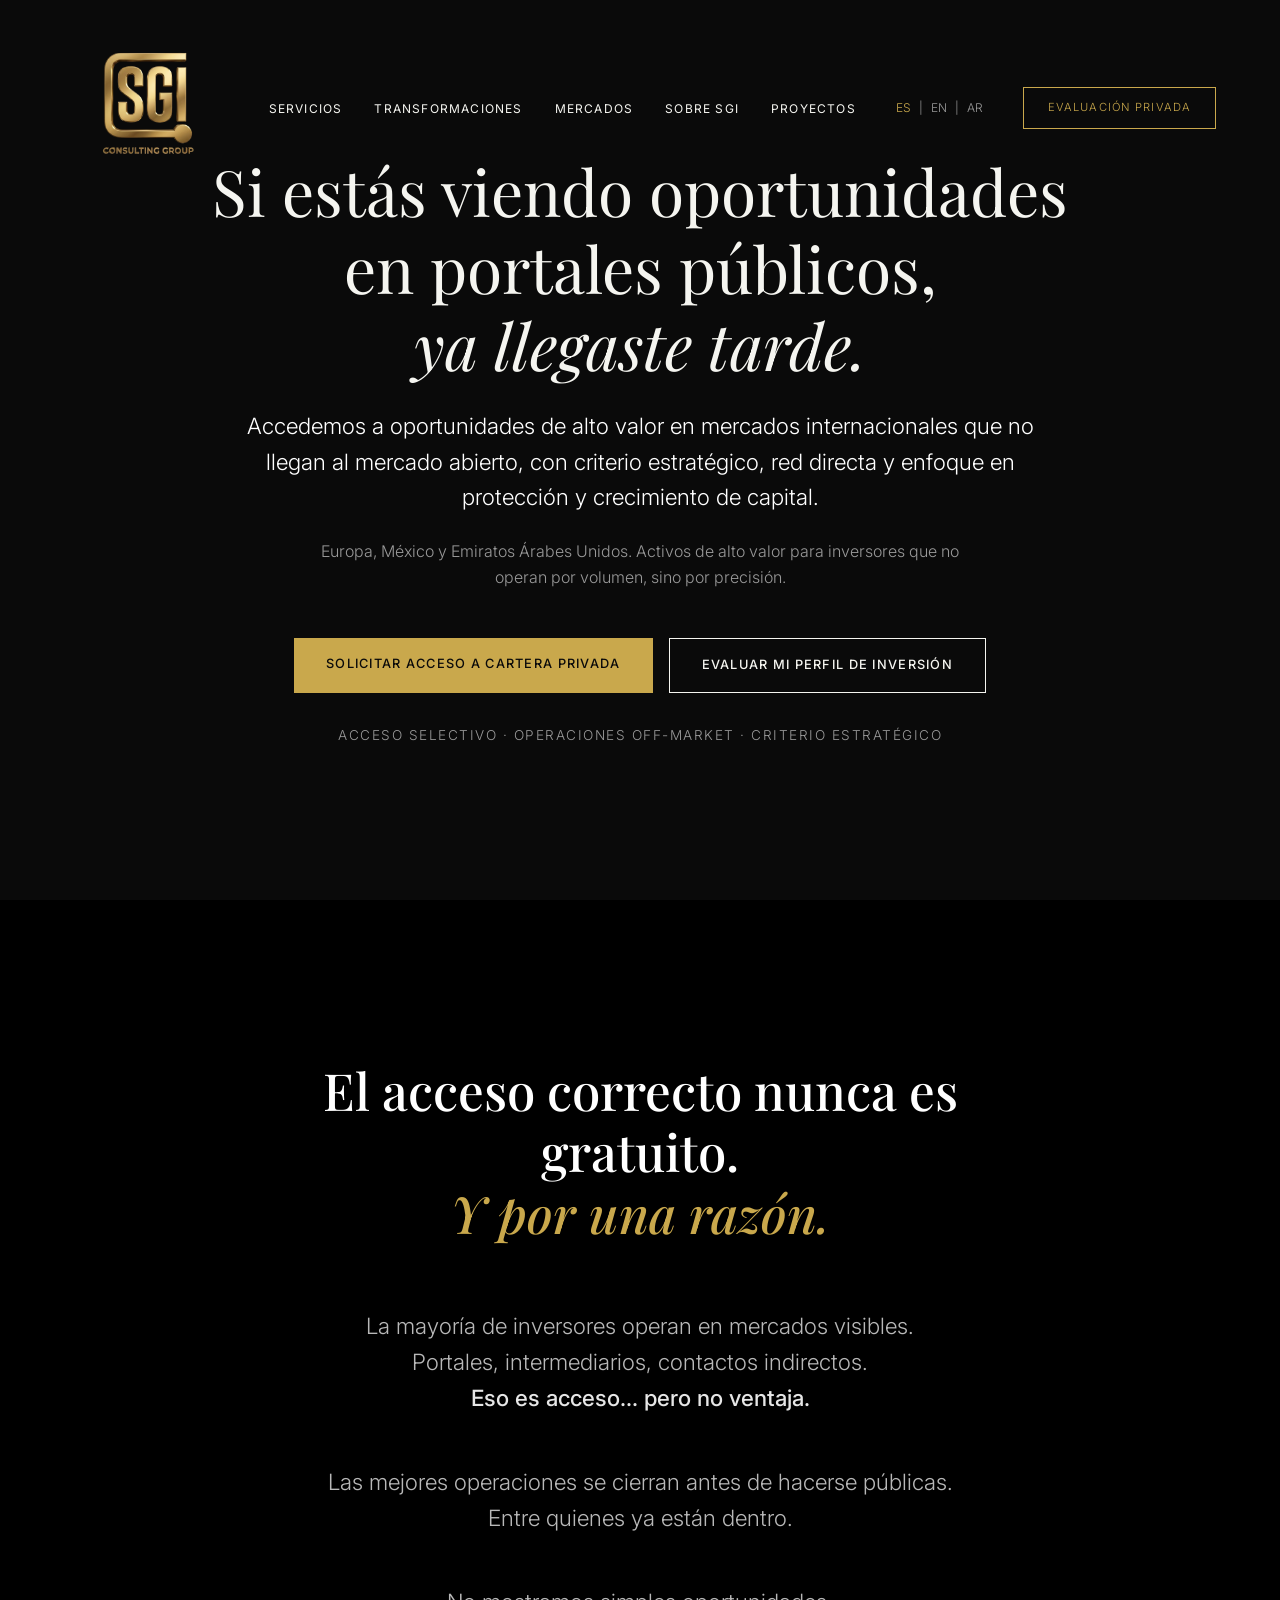
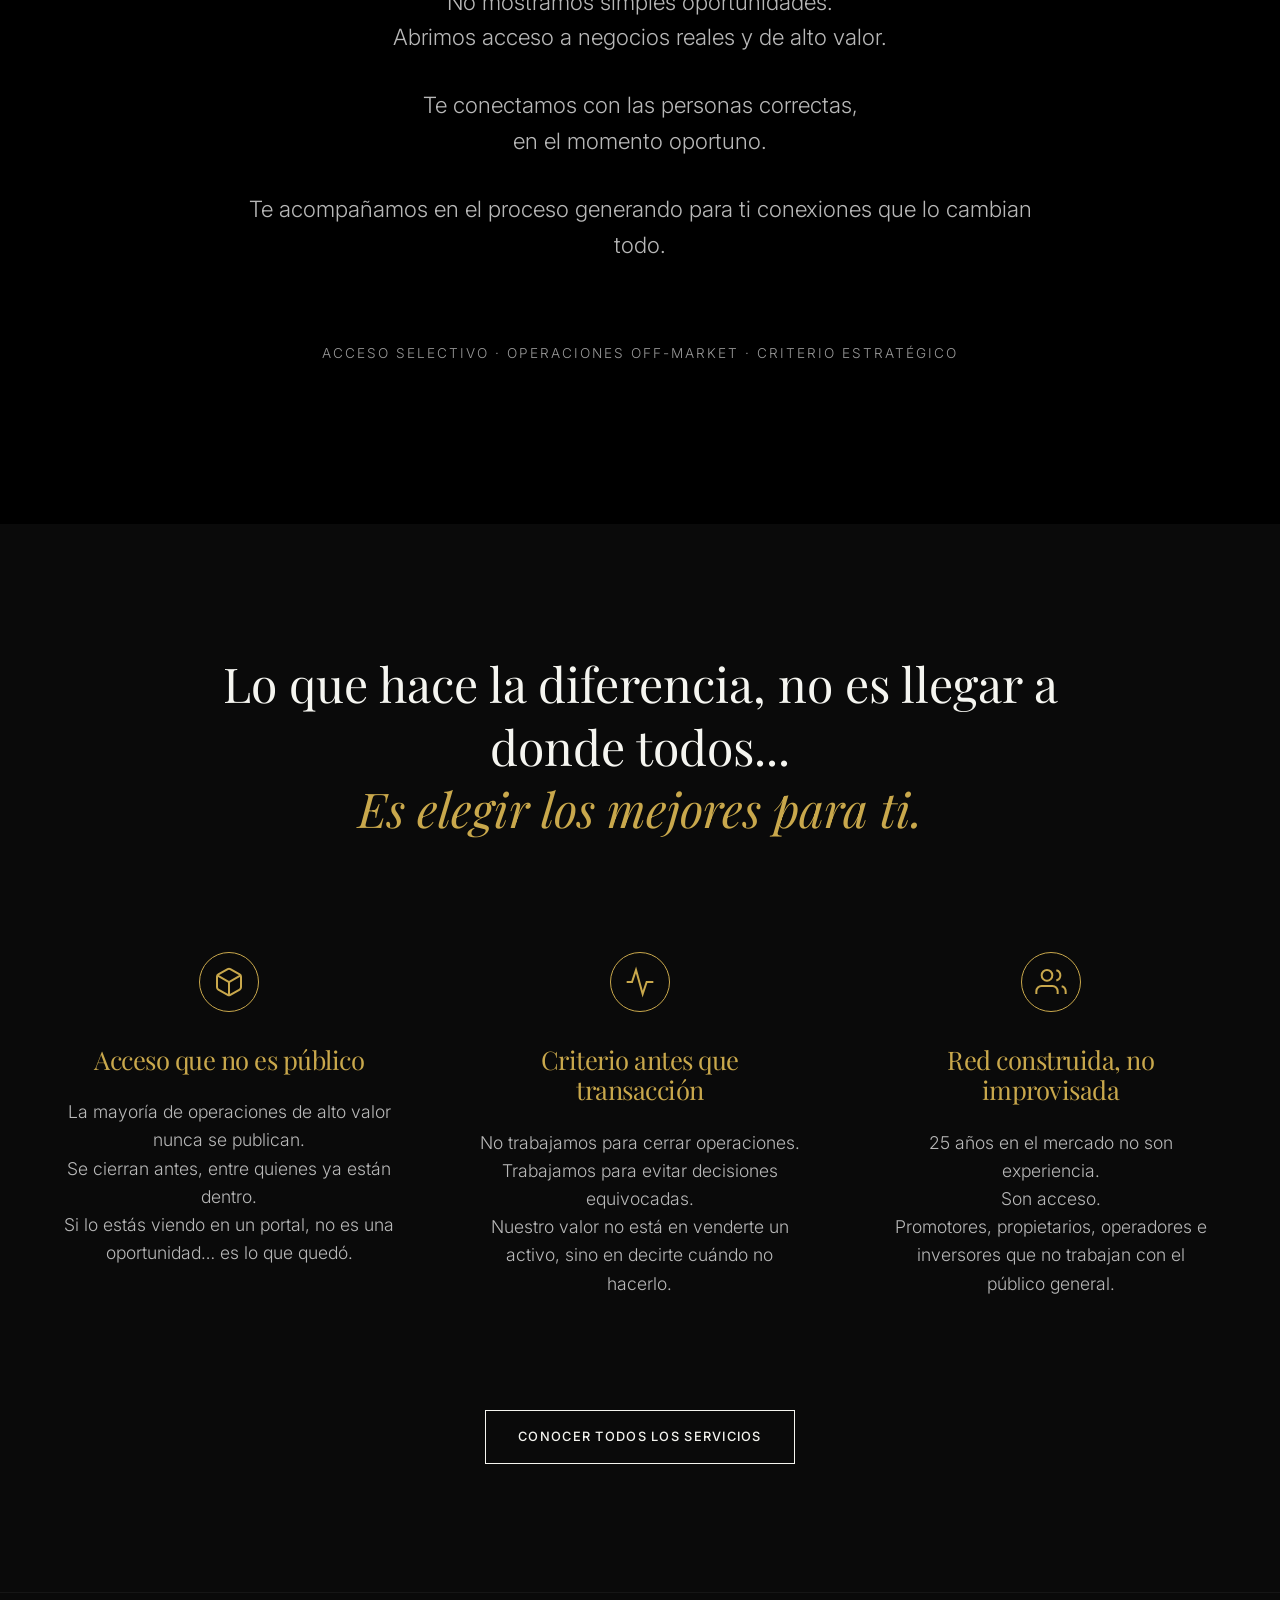
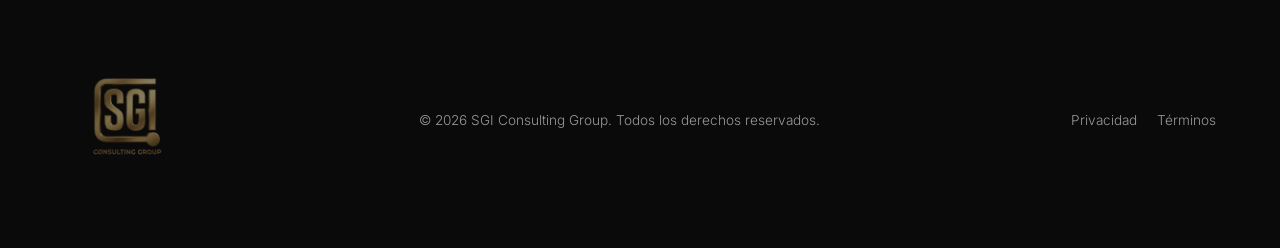
==== commit 5886c69e: "Refactor: Rediseñar formulario de evaluación privada (Swiss Style) y actualizar Apps Script" ====
--- a/index.html
+++ b/index.html
@@ -27,7 +27,7 @@
       <div class="lang-selector">
         <span class="active">ES</span> | <span>EN</span> | <span>AR</span>
       </div>
-      <a href="agendar-llamada.html" class="nav-cta">Agendar llamada</a>
+      <a href="agendar-llamada.html" class="nav-cta">Evaluación Privada</a>
     </div>
     <div class="hamburger">
       <span></span><span></span><span></span>
--- a/style.css
+++ b/style.css
@@ -217,17 +217,237 @@
 .founder-content p { font-size: 1rem; color: var(--text-muted); margin-bottom: 1.5rem; }
 
 /* ─── FORM ─── */
-.form-section { text-align: center; max-width: 800px; margin: 0 auto; }
-.form-container { background: var(--bg-card); padding: 4rem; border: 1px solid rgba(255,255,255,0.05); text-align: left; margin-top: 3rem; }
-.form-group { margin-bottom: 1.5rem; }
-.form-label { display: block; font-size: 0.8rem; text-transform: uppercase; letter-spacing: 0.1em; color: var(--text-muted); margin-bottom: 0.5rem; }
-.form-control {
-  width: 100%; background: transparent; border: none; border-bottom: 1px solid rgba(255,255,255,0.2);
-  padding: 0.8rem 0; color: var(--text-white); font-family: var(--font-sans); font-size: 1rem;
-  transition: border-color 0.3s; outline: none;
-}
-.form-control:focus { border-color: var(--gold); }
-.form-select { background-color: var(--bg-dark); }
+.form-section { text-align: center; width: 100%; max-width: 960px; margin: 0 auto; }
+.form-container { background: transparent; padding: 0; border: none; text-align: left; margin-top: 3rem; }
+.form-group-swiss { margin-bottom: 2.5rem; position: relative; }
+.form-label-swiss { display: block; font-size: 0.75rem; text-transform: uppercase; letter-spacing: 2px; color: var(--gold); margin-bottom: 0.5rem; font-weight: 500; }
+.form-control-swiss {
+  width: 100%; background: transparent; border: none;
+  border-bottom: 1px solid rgba(255, 255, 255, 0.15);
+  padding: 1.2rem 0; color: var(--text-white); font-family: var(--font-sans); font-size: 1.05rem;
+  transition: all 0.25s ease; outline: none;
+}
+.form-control-swiss:hover {
+  border-bottom: 1px solid rgba(201, 169, 92, 0.45);
+}
+.form-control-swiss:focus {
+  border-bottom: 1px solid #C9A95C;
+}
+.form-control-swiss::placeholder { color: rgba(255, 255, 255, 0.25); }
+
+/* Custom Select Dropdowns */
+select.form-control-swiss {
+  appearance: none;
+  background-image: url("data:image/svg+xml,%3Csvg xmlns='http://www.w3.org/2000/svg' width='12' height='12' fill='%23C9A84C' viewBox='0 0 16 16'%3E%3Cpath d='M7.247 11.14 2.451 5.658C1.885 5.013 2.345 4 3.204 4h9.592a1 1 0 0 1 .753 1.659l-4.796 5.48a1 1 0 0 1-1.506 0z'/%3E%3C/svg%3E");
+  background-repeat: no-repeat;
+  background-position: right 0.5rem center;
+  background-size: 12px;
+  cursor: pointer;
+  padding-right: 2rem;
+  border-bottom: 1px solid rgba(255, 255, 255, 0.15);
+  transition: all 0.25s ease;
+}
+select.form-control-swiss:hover {
+  border-bottom: 1px solid rgba(201, 169, 92, 0.45);
+}
+select.form-control-swiss:focus {
+  border-bottom: 1px solid #C9A95C;
+}
+select.form-control-swiss option {
+  background-color: #141414;
+  color: var(--text-white);
+  padding: 0.8rem;
+}
+
+/* Custom Textarea */
+textarea.form-control-swiss {
+  border: 1px solid rgba(255, 255, 255, 0.15);
+  padding: 1.2rem;
+  background: rgba(255, 255, 255, 0.02);
+  resize: vertical;
+  transition: all 0.25s ease;
+  min-height: 150px;
+  outline: none;
+  border-radius: 0; /* Sharp premium edges */
+}
+textarea.form-control-swiss:hover {
+  border-color: rgba(201, 169, 92, 0.45);
+}
+textarea.form-control-swiss:focus {
+  border-color: #C9A95C;
+  background: rgba(255, 255, 255, 0.04);
+}
+
+/* ─── FORM BLOCKS / STEPS ─── */
+.form-step {
+  border-top: 1px solid rgba(201, 168, 76, 0.15);
+  padding-top: 4.5rem;
+  margin-top: 4.5rem;
+}
+.form-step:first-of-type {
+  border-top: none;
+  padding-top: 0;
+  margin-top: 0;
+}
+.step-number {
+  font-family: var(--font-serif);
+  font-size: 0.85rem;
+  text-transform: uppercase;
+  color: var(--gold);
+  letter-spacing: 3px;
+  display: block;
+  margin-bottom: 0.5rem;
+}
+.step-title {
+  font-family: var(--font-serif);
+  font-size: 1.8rem;
+  color: var(--text-white);
+  margin-bottom: 2.5rem;
+  font-weight: 400;
+  letter-spacing: 0.02em;
+}
+
+/* Form Grid */
+.form-grid {
+  display: grid;
+  grid-template-columns: 1fr;
+  gap: 2rem;
+}
+@media (min-width: 768px) {
+  .form-grid-2col {
+    grid-template-columns: 1fr 1fr;
+  }
+  .form-grid-3col {
+    grid-template-columns: 1fr 1fr 1fr;
+  }
+  .form-grid-full {
+    grid-column: span 2;
+  }
+  .form-grid-full-3 {
+    grid-column: span 3;
+  }
+}
+
+/* ─── VISUAL CARDS GRID ─── */
+.visual-cards-grid {
+  display: grid;
+  grid-template-columns: repeat(auto-fill, minmax(280px, 1fr));
+  gap: 1.5rem;
+  margin-bottom: 1.5rem;
+}
+.visual-card {
+  position: relative;
+}
+.visual-card-input {
+  position: absolute;
+  opacity: 0;
+  width: 0;
+  height: 0;
+}
+.visual-card-label {
+  display: flex;
+  flex-direction: column;
+  align-items: flex-start;
+  justify-content: flex-start;
+  text-align: left;
+  gap: 0.8rem;
+  padding: 2rem 1.8rem;
+  background: rgba(255, 255, 255, 0.02);
+  border: 1px solid rgba(255, 255, 255, 0.08);
+  cursor: pointer;
+  transition: all 0.2s ease-in-out;
+  user-select: none;
+  height: 100%;
+}
+.visual-card-label:hover {
+  border-color: rgba(201, 168, 76, 0.45);
+  background: rgba(201, 168, 76, 0.02);
+  transform: translateY(-2px);
+}
+.visual-card-input:focus-visible + .visual-card-label {
+  outline: 2px solid var(--gold);
+}
+.visual-card-input:checked + .visual-card-label {
+  border-color: var(--gold);
+  background: rgba(201, 168, 76, 0.06);
+  box-shadow: 0 0 15px rgba(201, 168, 76, 0.15);
+}
+.visual-card-icon {
+  font-size: 1.8rem;
+  margin-bottom: 0.2rem;
+}
+.visual-card-title {
+  font-family: var(--font-sans);
+  font-weight: 500;
+  font-size: 1.05rem;
+  color: var(--text-white);
+  line-height: 1.3;
+}
+.visual-card-desc {
+  font-size: 0.85rem;
+  color: var(--text-muted);
+  line-height: 1.4;
+}
+
+/* Premium Submit Button */
+.btn-submit-premium {
+  display: block;
+  width: 100%;
+  background: var(--gold);
+  color: var(--bg-dark);
+  border: none;
+  font-family: var(--font-sans);
+  font-size: 1.1rem;
+  font-weight: 500;
+  letter-spacing: 2px;
+  text-transform: uppercase;
+  padding: 1.2rem;
+  cursor: pointer;
+  transition: all 0.25s ease;
+  text-align: center;
+  text-decoration: none;
+}
+.btn-submit-premium:hover {
+  background: #DFBD5D; /* brighter gold */
+  transform: translateY(-2px);
+  box-shadow: 0 4px 20px rgba(201, 168, 76, 0.25);
+}
+.btn-submit-premium:focus {
+  outline: none;
+  box-shadow: 0 0 0 2px rgba(201, 168, 76, 0.5);
+}
+
+/* Character counter & helper text */
+.char-counter {
+  font-size: 0.75rem;
+  color: var(--text-muted);
+  text-align: right;
+  margin-top: 0.5rem;
+  display: block;
+}
+
+/* Conditional visibility helper if needed */
+.conditional-field {
+  display: none;
+  opacity: 0;
+  transition: opacity 0.3s ease, transform 0.3s ease;
+  transform: translateY(-10px);
+}
+.conditional-field.visible {
+  display: block;
+  opacity: 1;
+  transform: translateY(0);
+}
+
+/* Footer note */
+.form-footer-note {
+  color: var(--text-muted);
+  font-size: 0.95rem;
+  line-height: 1.8;
+  margin-bottom: 2.5rem;
+  border-left: 2px solid var(--gold);
+  padding-left: 1.5rem;
+}
 
 /* ─── FOOTER ─── */
 footer { padding: 4rem; border-top: 1px solid rgba(255,255,255,0.05); display: flex; justify-content: space-between; align-items: center; font-size: 0.85rem; color: var(--text-muted); }
@@ -247,6 +467,8 @@
   .why-grid, .services-grid, .markets-grid, .founder-section { grid-template-columns: 1fr; }
   .hero h1 { font-size: 2.5rem; }
   .hero-actions { flex-direction: column; }
-  .form-container { padding: 2rem; }
+  .form-container { padding: 0; }
   footer { flex-direction: column; gap: 2rem; text-align: center; }
 }
+
+
